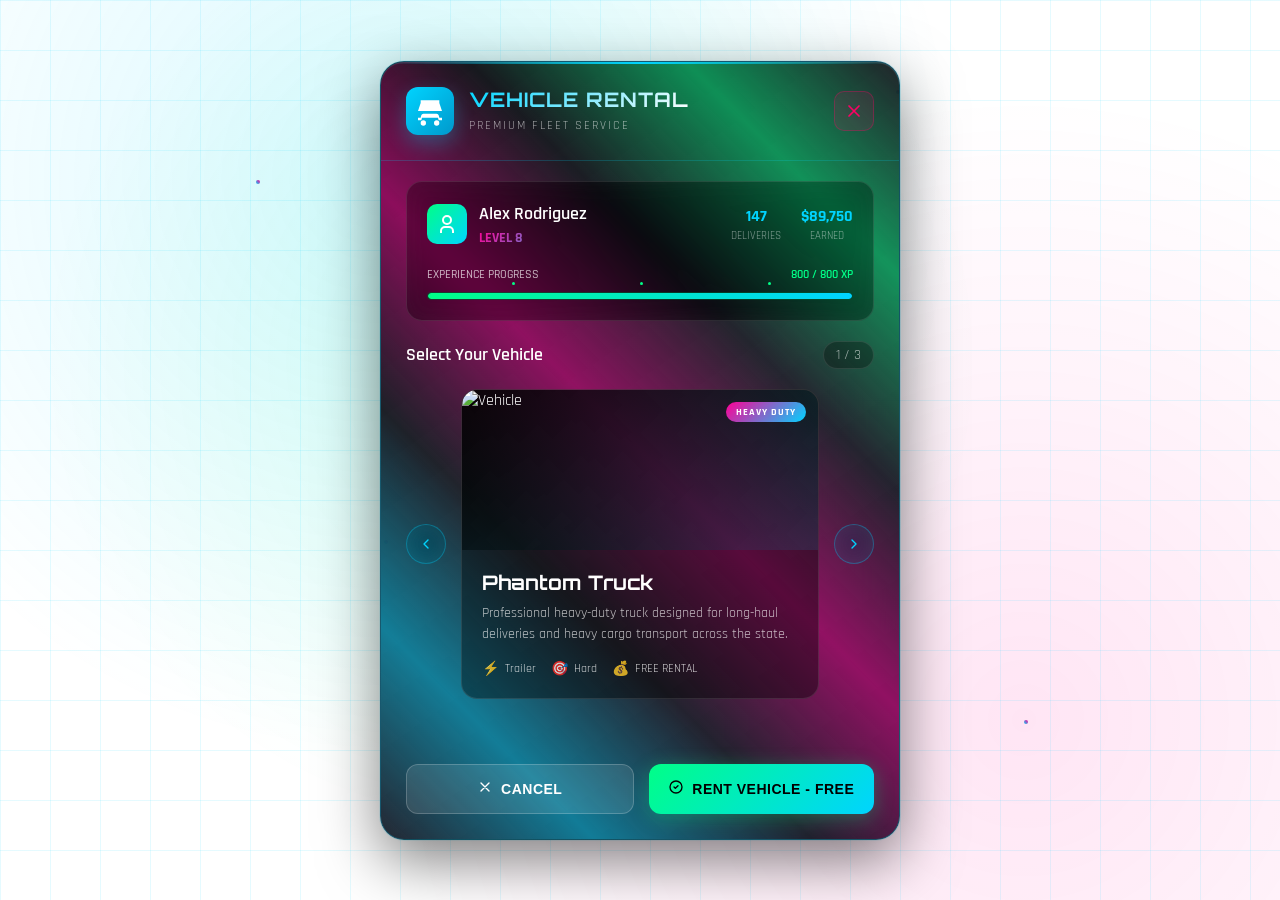
==== html/index.html @ b3cff799 "Refactor: Enhance UI with modern design and animations Co-authored-by: 0322-0504 <0322-0504@lspu.edu" ====
<!DOCTYPE html>
<html lang="en">
<head>
    <meta charset="UTF-8">
    <meta name="viewport" content="width=device-width, initial-scale=1.0">
    <title>Vehicle Rental System</title>
    <link rel="stylesheet" href="style.css">
    <link rel="preconnect" href="https://fonts.googleapis.com">
    <link rel="preconnect" href="https://fonts.gstatic.com" crossorigin>
    <link href="https://fonts.googleapis.com/css2?family=Orbitron:wght@400;500;600;700;800;900&family=Rajdhani:wght@300;400;500;600;700&display=swap" rel="stylesheet">
</head>
<body>
    <!-- Animated background -->
    <div class="bg-overlay">
        <div class="bg-grid"></div>
        <div class="bg-particles">
            <div class="particle"></div>
            <div class="particle"></div>
            <div class="particle"></div>
            <div class="particle"></div>
            <div class="particle"></div>
        </div>
    </div>
    
    <!-- Main container -->
    <div class="container">
        <!-- Header -->
        <div class="header">
            <div class="header-glow"></div>
            <div class="logo">
                <div class="logo-icon">
                    <svg width="32" height="32" viewBox="0 0 24 24" fill="none">
                        <path d="M3 17h2l.4-1.6c.2-.8.9-1.4 1.7-1.4h9.8c.8 0 1.5.6 1.7 1.4L19 17h2v2h-2.5l-.5-2H6l-.5 2H3v-2z" fill="currentColor"/>
                        <path d="M7 19a2 2 0 1 0 0 4 2 2 0 0 0 0-4zM17 19a2 2 0 1 0 0 4 2 2 0 0 0 0-4z" fill="currentColor"/>
                        <path d="M5 6V4h14v2l2 6H3l2-6z" fill="currentColor"/>
                    </svg>
                </div>
                <div class="logo-text">
                    <h1>VEHICLE RENTAL</h1>
                    <span>Premium Fleet Service</span>
                </div>
            </div>
            <button class="close-btn" id="closeBtn">
                <svg width="20" height="20" viewBox="0 0 24 24" fill="none">
                    <path d="M18 6L6 18M6 6l12 12" stroke="currentColor" stroke-width="2" stroke-linecap="round"/>
                </svg>
            </button>
        </div>

        <!-- Player stats card -->
        <div class="stats-card">
            <div class="stats-header">
                <div class="player-info">
                    <div class="player-avatar">
                        <svg width="24" height="24" viewBox="0 0 24 24" fill="none">
                            <circle cx="12" cy="8" r="4" stroke="currentColor" stroke-width="2"/>
                            <path d="M6 21v-2a4 4 0 0 1 4-4h4a4 4 0 0 1 4 4v2" stroke="currentColor" stroke-width="2"/>
                        </svg>
                    </div>
                    <div class="player-details">
                        <h3 id="playerName">Driver Name</h3>
                        <div class="player-level" id="playerLevel">Level 5</div>
                    </div>
                </div>
                <div class="stats-grid">
                    <div class="stat-item">
                        <span class="stat-value" id="totalDeliveries">0</span>
                        <span class="stat-label">Deliveries</span>
                    </div>
                    <div class="stat-item">
                        <span class="stat-value" id="totalEarnings">$0</span>
                        <span class="stat-label">Earned</span>
                    </div>
                </div>
            </div>
            
            <!-- Enhanced EXP bar -->
            <div class="exp-section">
                <div class="exp-header">
                    <span class="exp-label">Experience Progress</span>
                    <span class="exp-text" id="expText">750 / 1000 XP</span>
                </div>
                <div class="exp-bar-container">
                    <div class="exp-bar">
                        <div class="exp-fill" id="expFill"></div>
                        <div class="exp-shine"></div>
                    </div>
                    <div class="exp-particles">
                        <div class="exp-particle"></div>
                        <div class="exp-particle"></div>
                        <div class="exp-particle"></div>
                    </div>
                </div>
            </div>
        </div>

        <!-- Vehicle showcase -->
        <div class="vehicle-showcase">
            <div class="showcase-header">
                <h2>Select Your Vehicle</h2>
                <div class="vehicle-counter">
                    <span id="currentIndex">1</span> / <span id="totalVehicles">3</span>
                </div>
            </div>
            
            <div class="vehicle-carousel">
                <button class="nav-btn prev-btn" id="prevBtn">
                    <svg width="16" height="16" viewBox="0 0 24 24" fill="none">
                        <path d="M15 18l-6-6 6-6" stroke="currentColor" stroke-width="2" stroke-linecap="round" stroke-linejoin="round"/>
                    </svg>
                </button>
                
                <div class="vehicle-card" id="vehicleCard">
                    <div class="vehicle-image-container">
                        <div class="vehicle-glow"></div>
                        <img id="vehicleImage" src="https://via.placeholder.com/400x200/0a0a0a/00d4ff?text=PHANTOM+TRUCK" alt="Vehicle">
                        <div class="vehicle-badge" id="vehicleBadge">HEAVY DUTY</div>
                    </div>
                    
                    <div class="vehicle-info">
                        <h3 id="vehicleName">Phantom Truck</h3>
                        <p id="vehicleDescription">Professional heavy-duty truck for long-haul deliveries and cargo transport</p>
                        
                        <div class="vehicle-specs">
                            <div class="spec-item">
                                <span class="spec-icon">⚡</span>
                                <span class="spec-text" id="vehicleType">Trailer</span>
                            </div>
                            <div class="spec-item">
                                <span class="spec-icon">🎯</span>
                                <span class="spec-text" id="vehicleDifficulty">Hard</span>
                            </div>
                            <div class="spec-item">
                                <span class="spec-icon">💰</span>
                                <span class="spec-text">FREE RENTAL</span>
                            </div>
                        </div>
                    </div>
                </div>
                
                <button class="nav-btn next-btn" id="nextBtn">
                    <svg width="16" height="16" viewBox="0 0 24 24" fill="none">
                        <path d="M9 18l6-6-6-6" stroke="currentColor" stroke-width="2" stroke-linecap="round" stroke-linejoin="round"/>
                    </svg>
                </button>
            </div>
            
            <!-- Dots indicator -->
            <div class="dots-container" id="dotsContainer">
                <div class="dot active"></div>
                <div class="dot"></div>
                <div class="dot"></div>
            </div>
        </div>

        <!-- Action buttons -->
        <div class="actions">
            <button class="btn btn-secondary" id="cancelBtn">
                <span class="btn-icon">
                    <svg width="16" height="16" viewBox="0 0 24 24" fill="none">
                        <path d="M18 6L6 18M6 6l12 12" stroke="currentColor" stroke-width="2" stroke-linecap="round"/>
                    </svg>
                </span>
                <span class="btn-text">Cancel</span>
                <div class="btn-ripple"></div>
            </button>
            
            <button class="btn btn-primary" id="rentBtn">
                <span class="btn-icon">
                    <svg width="16" height="16" viewBox="0 0 24 24" fill="none">
                        <path d="M9 12l2 2 4-4M21 12a9 9 0 11-18 0 9 9 0 0118 0z" stroke="currentColor" stroke-width="2" stroke-linecap="round" stroke-linejoin="round"/>
                    </svg>
                </span>
                <span class="btn-text">Rent Vehicle - FREE</span>
                <div class="btn-ripple"></div>
            </button>
        </div>
    </div>

    <script src="script.js"></script>
</body>
</html>
---- html/style.css ----
/* Modern Vehicle Rental NUI - Beautiful 2025 Design */

* {
    margin: 0;
    padding: 0;
    box-sizing: border-box;
}

body {
    font-family: 'Rajdhani', sans-serif;
    background: transparent;
    color: #ffffff;
    overflow: hidden;
    width: 100vw;
    height: 100vh;
    display: flex;
    align-items: center;
    justify-content: center;
}

/* Animated background */
.bg-overlay {
    position: fixed;
    top: 0;
    left: 0;
    width: 100vw;
    height: 100vh;
    background: radial-gradient(circle at 30% 20%, rgba(0, 212, 255, 0.15) 0%, transparent 50%),
                radial-gradient(circle at 80% 80%, rgba(255, 0, 150, 0.1) 0%, transparent 50%),
                radial-gradient(circle at 40% 40%, rgba(0, 255, 135, 0.1) 0%, transparent 50%);
    backdrop-filter: blur(20px);
    -webkit-backdrop-filter: blur(20px);
    z-index: 1;
}

.bg-grid {
    position: absolute;
    top: 0;
    left: 0;
    width: 100%;
    height: 100%;
    background-image: 
        linear-gradient(rgba(0, 212, 255, 0.1) 1px, transparent 1px),
        linear-gradient(90deg, rgba(0, 212, 255, 0.1) 1px, transparent 1px);
    background-size: 50px 50px;
    animation: gridMove 20s linear infinite;
}

@keyframes gridMove {
    0% { transform: translate(0, 0); }
    100% { transform: translate(50px, 50px); }
}

.bg-particles {
    position: absolute;
    width: 100%;
    height: 100%;
    overflow: hidden;
}

.particle {
    position: absolute;
    width: 4px;
    height: 4px;
    background: linear-gradient(45deg, #00d4ff, #ff0096);
    border-radius: 50%;
    animation: float 6s ease-in-out infinite;
}

.particle:nth-child(1) { top: 20%; left: 20%; animation-delay: 0s; }
.particle:nth-child(2) { top: 80%; left: 80%; animation-delay: 2s; }
.particle:nth-child(3) { top: 40%; left: 60%; animation-delay: 4s; }
.particle:nth-child(4) { top: 60%; left: 30%; animation-delay: 1s; }
.particle:nth-child(5) { top: 10%; left: 70%; animation-delay: 3s; }

@keyframes float {
    0%, 100% { transform: translateY(0px) rotate(0deg); opacity: 1; }
    50% { transform: translateY(-20px) rotate(180deg); opacity: 0.5; }
}

/* Main container */
.container {
    position: relative;
    width: 520px;
    min-height: 650px;
    background: linear-gradient(145deg, 
        rgba(10, 10, 15, 0.95) 0%,
        rgba(15, 15, 25, 0.9) 50%,
        rgba(20, 20, 35, 0.95) 100%);
    border: 1px solid rgba(0, 212, 255, 0.3);
    border-radius: 24px;
    backdrop-filter: blur(40px);
    -webkit-backdrop-filter: blur(40px);
    box-shadow: 
        0 20px 60px rgba(0, 0, 0, 0.5),
        inset 0 1px 0 rgba(255, 255, 255, 0.1),
        0 0 0 1px rgba(0, 212, 255, 0.1);
    z-index: 10;
    animation: containerEnter 0.8s cubic-bezier(0.34, 1.56, 0.64, 1);
    overflow: hidden;
}

@keyframes containerEnter {
    0% {
        opacity: 0;
        transform: scale(0.8) translateY(50px);
    }
    100% {
        opacity: 1;
        transform: scale(1) translateY(0);
    }
}

.container::before {
    content: '';
    position: absolute;
    top: -2px;
    left: -2px;
    right: -2px;
    bottom: -2px;
    background: linear-gradient(45deg, 
        transparent, 
        rgba(0, 212, 255, 0.5), 
        transparent, 
        rgba(255, 0, 150, 0.5), 
        transparent,
        rgba(0, 255, 135, 0.5),
        transparent);
    border-radius: 26px;
    z-index: -1;
    animation: borderGlow 4s linear infinite;
}

@keyframes borderGlow {
    0% { transform: rotate(0deg); }
    100% { transform: rotate(360deg); }
}

/* Header */
.header {
    position: relative;
    padding: 25px;
    border-bottom: 1px solid rgba(0, 212, 255, 0.2);
    display: flex;
    justify-content: space-between;
    align-items: center;
}

.header-glow {
    position: absolute;
    top: 0;
    left: 0;
    right: 0;
    height: 2px;
    background: linear-gradient(90deg, transparent, #00d4ff, transparent);
    animation: headerPulse 3s ease-in-out infinite;
}

@keyframes headerPulse {
    0%, 100% { opacity: 0.5; }
    50% { opacity: 1; }
}

.logo {
    display: flex;
    align-items: center;
    gap: 15px;
}

.logo-icon {
    width: 48px;
    height: 48px;
    background: linear-gradient(135deg, #00d4ff 0%, #0099cc 100%);
    border-radius: 12px;
    display: flex;
    align-items: center;
    justify-content: center;
    color: white;
    box-shadow: 0 8px 20px rgba(0, 212, 255, 0.3);
    animation: iconPulse 2s ease-in-out infinite;
}

@keyframes iconPulse {
    0%, 100% { transform: scale(1); }
    50% { transform: scale(1.05); }
}

.logo-text h1 {
    font-family: 'Orbitron', monospace;
    font-size: 20px;
    font-weight: 700;
    background: linear-gradient(135deg, #00d4ff 0%, #ffffff 100%);
    -webkit-background-clip: text;
    -webkit-text-fill-color: transparent;
    background-clip: text;
    letter-spacing: 1px;
    margin-bottom: 2px;
}

.logo-text span {
    font-size: 12px;
    color: rgba(255, 255, 255, 0.6);
    font-weight: 400;
    text-transform: uppercase;
    letter-spacing: 2px;
}

.close-btn {
    width: 40px;
    height: 40px;
    background: rgba(255, 0, 100, 0.1);
    border: 1px solid rgba(255, 0, 100, 0.3);
    border-radius: 10px;
    color: #ff0064;
    cursor: pointer;
    display: flex;
    align-items: center;
    justify-content: center;
    transition: all 0.3s ease;
}

.close-btn:hover {
    background: rgba(255, 0, 100, 0.2);
    transform: scale(1.1);
    box-shadow: 0 4px 15px rgba(255, 0, 100, 0.3);
}

/* Stats card */
.stats-card {
    margin: 20px 25px;
    background: rgba(0, 0, 0, 0.3);
    border: 1px solid rgba(255, 255, 255, 0.1);
    border-radius: 16px;
    padding: 20px;
    backdrop-filter: blur(10px);
}

.stats-header {
    display: flex;
    justify-content: space-between;
    align-items: center;
    margin-bottom: 20px;
}

.player-info {
    display: flex;
    align-items: center;
    gap: 12px;
}

.player-avatar {
    width: 40px;
    height: 40px;
    background: linear-gradient(135deg, #00ff87 0%, #00d4ff 100%);
    border-radius: 10px;
    display: flex;
    align-items: center;
    justify-content: center;
    color: white;
}

.player-details h3 {
    font-size: 18px;
    font-weight: 600;
    color: #ffffff;
    margin-bottom: 4px;
}

.player-level {
    background: linear-gradient(135deg, #ff0096 0%, #00d4ff 100%);
    -webkit-background-clip: text;
    -webkit-text-fill-color: transparent;
    background-clip: text;
    font-size: 14px;
    font-weight: 700;
    text-transform: uppercase;
}

.stats-grid {
    display: flex;
    gap: 20px;
}

.stat-item {
    text-align: center;
}

.stat-value {
    display: block;
    font-size: 16px;
    font-weight: 700;
    color: #00d4ff;
}

.stat-label {
    display: block;
    font-size: 11px;
    color: rgba(255, 255, 255, 0.5);
    text-transform: uppercase;
    margin-top: 2px;
}

/* Enhanced EXP section */
.exp-section {
    margin-top: 15px;
}

.exp-header {
    display: flex;
    justify-content: space-between;
    align-items: center;
    margin-bottom: 10px;
}

.exp-label {
    font-size: 12px;
    color: rgba(255, 255, 255, 0.7);
    text-transform: uppercase;
    font-weight: 500;
}

.exp-text {
    font-size: 12px;
    color: #00ff87;
    font-weight: 600;
}

.exp-bar-container {
    position: relative;
}

.exp-bar {
    height: 8px;
    background: rgba(0, 0, 0, 0.5);
    border-radius: 4px;
    overflow: hidden;
    position: relative;
    border: 1px solid rgba(0, 255, 135, 0.2);
}

.exp-fill {
    height: 100%;
    background: linear-gradient(90deg, #00ff87 0%, #00d4ff 100%);
    border-radius: 4px;
    transition: width 1s cubic-bezier(0.4, 0, 0.2, 1);
    width: 75%;
    position: relative;
}

.exp-shine {
    position: absolute;
    top: 0;
    left: -100%;
    width: 100%;
    height: 100%;
    background: linear-gradient(90deg, transparent, rgba(255, 255, 255, 0.4), transparent);
    animation: shine 2s ease-in-out infinite;
}

@keyframes shine {
    0% { left: -100%; }
    100% { left: 100%; }
}

.exp-particles {
    position: absolute;
    top: -10px;
    left: 0;
    right: 0;
    height: 20px;
    pointer-events: none;
}

.exp-particle {
    position: absolute;
    width: 3px;
    height: 3px;
    background: #00ff87;
    border-radius: 50%;
    animation: expFloat 3s ease-in-out infinite;
}

.exp-particle:nth-child(1) { left: 20%; animation-delay: 0s; }
.exp-particle:nth-child(2) { left: 50%; animation-delay: 1s; }
.exp-particle:nth-child(3) { left: 80%; animation-delay: 2s; }

@keyframes expFloat {
    0%, 100% { transform: translateY(0); opacity: 0; }
    50% { transform: translateY(-15px); opacity: 1; }
}

/* Vehicle showcase */
.vehicle-showcase {
    margin: 20px 25px;
}

.showcase-header {
    display: flex;
    justify-content: space-between;
    align-items: center;
    margin-bottom: 20px;
}

.showcase-header h2 {
    font-size: 18px;
    font-weight: 600;
    color: #ffffff;
}

.vehicle-counter {
    font-size: 14px;
    color: rgba(255, 255, 255, 0.6);
    background: rgba(0, 0, 0, 0.3);
    padding: 4px 12px;
    border-radius: 20px;
    border: 1px solid rgba(255, 255, 255, 0.1);
}

/* Vehicle carousel */
.vehicle-carousel {
    position: relative;
    display: flex;
    align-items: center;
    gap: 15px;
}

.nav-btn {
    width: 40px;
    height: 40px;
    background: rgba(0, 212, 255, 0.1);
    border: 1px solid rgba(0, 212, 255, 0.3);
    border-radius: 50%;
    color: #00d4ff;
    cursor: pointer;
    display: flex;
    align-items: center;
    justify-content: center;
    transition: all 0.3s ease;
    backdrop-filter: blur(10px);
}

.nav-btn:hover {
    background: rgba(0, 212, 255, 0.2);
    transform: scale(1.1);
    box-shadow: 0 0 20px rgba(0, 212, 255, 0.4);
}

.nav-btn:active {
    transform: scale(0.95);
}

/* Vehicle card */
.vehicle-card {
    flex: 1;
    background: rgba(0, 0, 0, 0.4);
    border: 1px solid rgba(255, 255, 255, 0.1);
    border-radius: 16px;
    overflow: hidden;
    transition: all 0.4s ease;
}

.vehicle-image-container {
    position: relative;
    height: 160px;
    overflow: hidden;
    background: linear-gradient(135deg, rgba(0, 0, 0, 0.8), rgba(0, 212, 255, 0.1));
}

.vehicle-glow {
    position: absolute;
    top: 0;
    left: 0;
    right: 0;
    bottom: 0;
    background: radial-gradient(circle at center, rgba(0, 212, 255, 0.2), transparent);
    opacity: 0;
    transition: opacity 0.3s ease;
}

.vehicle-card:hover .vehicle-glow {
    opacity: 1;
}

.vehicle-image-container img {
    width: 100%;
    height: 100%;
    object-fit: cover;
    transition: transform 0.4s ease;
}

.vehicle-card:hover img {
    transform: scale(1.05);
}

.vehicle-badge {
    position: absolute;
    top: 12px;
    right: 12px;
    background: linear-gradient(135deg, #ff0096 0%, #00d4ff 100%);
    color: white;
    padding: 4px 10px;
    border-radius: 20px;
    font-size: 10px;
    font-weight: 700;
    text-transform: uppercase;
    letter-spacing: 1px;
}

.vehicle-info {
    padding: 20px;
}

.vehicle-info h3 {
    font-size: 20px;
    font-weight: 700;
    color: #ffffff;
    margin-bottom: 8px;
    font-family: 'Orbitron', monospace;
}

.vehicle-info p {
    font-size: 14px;
    color: rgba(255, 255, 255, 0.7);
    line-height: 1.5;
    margin-bottom: 15px;
}

.vehicle-specs {
    display: flex;
    gap: 15px;
}

.spec-item {
    display: flex;
    align-items: center;
    gap: 6px;
    font-size: 12px;
    color: rgba(255, 255, 255, 0.8);
}

.spec-icon {
    font-size: 14px;
}

/* Dots indicator */
.dots-container {
    display: flex;
    justify-content: center;
    gap: 8px;
    margin-top: 20px;
}

.dot {
    width: 8px;
    height: 8px;
    border-radius: 50%;
    background: rgba(255, 255, 255, 0.3);
    cursor: pointer;
    transition: all 0.3s ease;
}

.dot.active {
    background: linear-gradient(135deg, #00d4ff 0%, #00ff87 100%);
    box-shadow: 0 0 10px rgba(0, 212, 255, 0.5);
    transform: scale(1.2);
}

.dot:hover:not(.active) {
    background: rgba(255, 255, 255, 0.5);
}

/* Action buttons */
.actions {
    padding: 25px;
    display: flex;
    gap: 15px;
}

.btn {
    flex: 1;
    height: 50px;
    border: none;
    border-radius: 12px;
    font-size: 14px;
    font-weight: 600;
    cursor: pointer;
    display: flex;
    align-items: center;
    justify-content: center;
    gap: 8px;
    position: relative;
    overflow: hidden;
    transition: all 0.3s ease;
    text-transform: uppercase;
    letter-spacing: 0.5px;
}

.btn-primary {
    background: linear-gradient(135deg, #00ff87 0%, #00d4ff 100%);
    color: #000000;
    box-shadow: 0 4px 20px rgba(0, 255, 135, 0.3);
}

.btn-primary:hover {
    transform: translateY(-2px);
    box-shadow: 0 8px 30px rgba(0, 255, 135, 0.4);
}

.btn-secondary {
    background: rgba(255, 255, 255, 0.1);
    color: #ffffff;
    border: 1px solid rgba(255, 255, 255, 0.2);
}

.btn-secondary:hover {
    background: rgba(255, 255, 255, 0.15);
    transform: translateY(-2px);
}

.btn-ripple {
    position: absolute;
    border-radius: 50%;
    background: rgba(255, 255, 255, 0.3);
    transform: scale(0);
    animation: ripple 0.6s linear;
    pointer-events: none;
}

@keyframes ripple {
    to {
        transform: scale(4);
        opacity: 0;
    }
}

.btn:active .btn-ripple {
    animation: ripple 0.6s linear;
}

/* Responsive design */
@media (max-height: 700px) {
    .container {
        min-height: 600px;
        width: 480px;
    }
    
    .vehicle-image-container {
        height: 140px;
    }
}

/* Loading animation */
.loading {
    opacity: 0.5;
    pointer-events: none;
}

.loading .vehicle-card {
    animation: pulse 1.5s ease-in-out infinite;
}

@keyframes pulse {
    0%, 100% { opacity: 1; }
    50% { opacity: 0.5; }
}

/* Hide scrollbars */
* {
    scrollbar-width: none;
    -ms-overflow-style: none;
}

*::-webkit-scrollbar {
    display: none;
}

/* Accessibility */
@media (prefers-reduced-motion: reduce) {
    * {
        animation-duration: 0.01ms !important;
        animation-iteration-count: 1 !important;
        transition-duration: 0.01ms !important;
    }
}
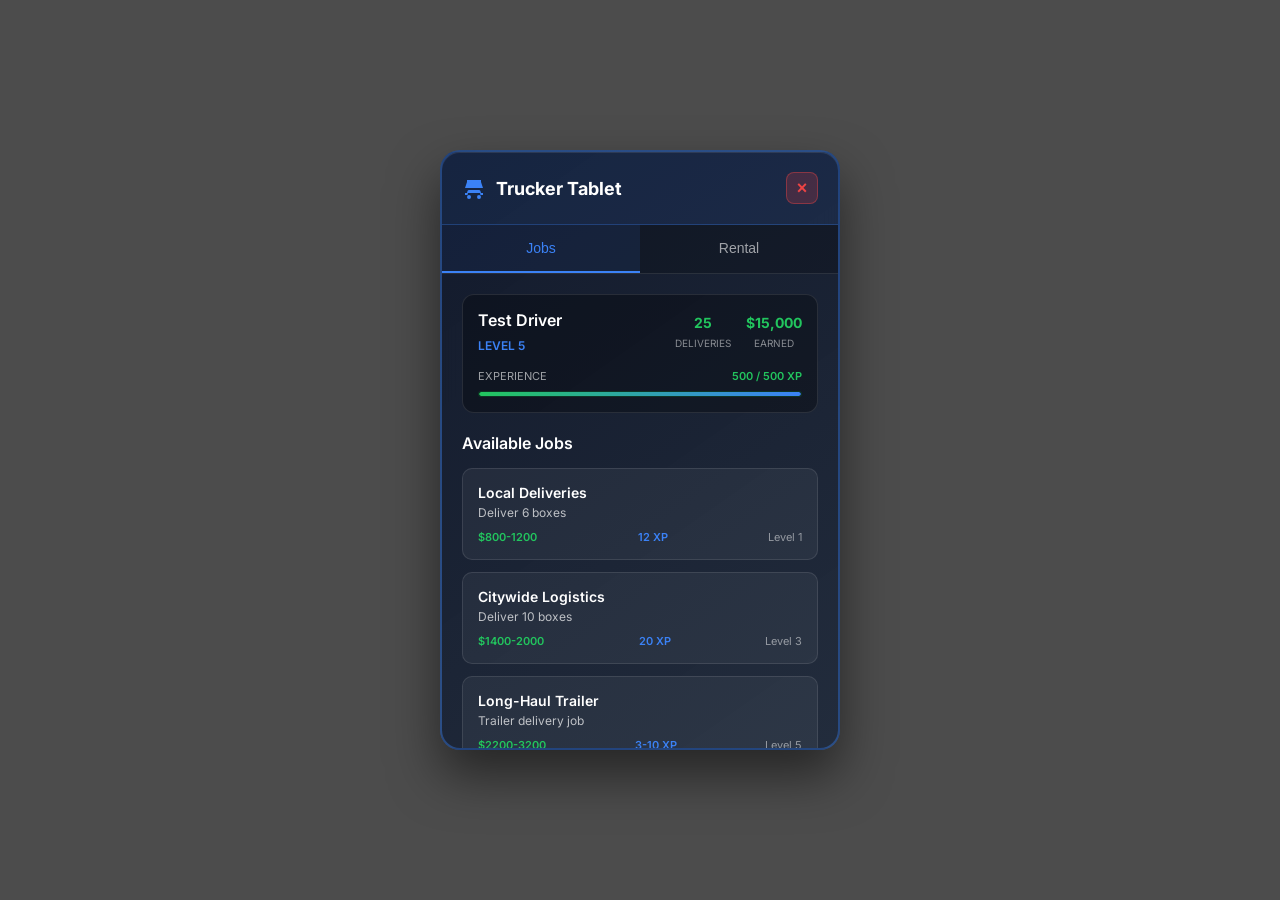
==== commit c8e9615c: "Refactor: Update trucker job tablet UI and functionality This commit revamps the trucker job tablet " ====
--- a/html/index.html
+++ b/html/index.html
@@ -3,177 +3,132 @@
 <head>
     <meta charset="UTF-8">
     <meta name="viewport" content="width=device-width, initial-scale=1.0">
-    <title>Vehicle Rental System</title>
+    <title>Trucker Tablet</title>
     <link rel="stylesheet" href="style.css">
     <link rel="preconnect" href="https://fonts.googleapis.com">
     <link rel="preconnect" href="https://fonts.gstatic.com" crossorigin>
-    <link href="https://fonts.googleapis.com/css2?family=Orbitron:wght@400;500;600;700;800;900&family=Rajdhani:wght@300;400;500;600;700&display=swap" rel="stylesheet">
+    <link href="https://fonts.googleapis.com/css2?family=Inter:wght@300;400;500;600;700;800&display=swap" rel="stylesheet">
 </head>
 <body>
-    <!-- Animated background -->
-    <div class="bg-overlay">
-        <div class="bg-grid"></div>
-        <div class="bg-particles">
-            <div class="particle"></div>
-            <div class="particle"></div>
-            <div class="particle"></div>
-            <div class="particle"></div>
-            <div class="particle"></div>
-        </div>
-    </div>
+    <!-- Background overlay -->
+    <div class="bg-overlay"></div>
     
-    <!-- Main container -->
-    <div class="container">
-        <!-- Header -->
-        <div class="header">
-            <div class="header-glow"></div>
-            <div class="logo">
-                <div class="logo-icon">
-                    <svg width="32" height="32" viewBox="0 0 24 24" fill="none">
-                        <path d="M3 17h2l.4-1.6c.2-.8.9-1.4 1.7-1.4h9.8c.8 0 1.5.6 1.7 1.4L19 17h2v2h-2.5l-.5-2H6l-.5 2H3v-2z" fill="currentColor"/>
-                        <path d="M7 19a2 2 0 1 0 0 4 2 2 0 0 0 0-4zM17 19a2 2 0 1 0 0 4 2 2 0 0 0 0-4z" fill="currentColor"/>
-                        <path d="M5 6V4h14v2l2 6H3l2-6z" fill="currentColor"/>
-                    </svg>
-                </div>
-                <div class="logo-text">
-                    <h1>VEHICLE RENTAL</h1>
-                    <span>Premium Fleet Service</span>
-                </div>
+    <!-- Tablet container -->
+    <div class="tablet" id="tablet">
+        <!-- Tablet header -->
+        <div class="tablet-header">
+            <div class="tablet-logo">
+                <svg width="24" height="24" viewBox="0 0 24 24" fill="none">
+                    <path d="M3 17h2l.4-1.6c.2-.8.9-1.4 1.7-1.4h9.8c.8 0 1.5.6 1.7 1.4L19 17h2v2h-2.5l-.5-2H6l-.5 2H3v-2z" fill="currentColor"/>
+                    <path d="M7 19a2 2 0 1 0 0 4 2 2 0 0 0 0-4zM17 19a2 2 0 1 0 0 4 2 2 0 0 0 0-4z" fill="currentColor"/>
+                    <path d="M5 6V4h14v2l2 6H3l2-6z" fill="currentColor"/>
+                </svg>
+                <h1>Trucker Tablet</h1>
             </div>
-            <button class="close-btn" id="closeBtn">
-                <svg width="20" height="20" viewBox="0 0 24 24" fill="none">
-                    <path d="M18 6L6 18M6 6l12 12" stroke="currentColor" stroke-width="2" stroke-linecap="round"/>
-                </svg>
-            </button>
+            <button class="close-btn" id="closeBtn">×</button>
         </div>
 
-        <!-- Player stats card -->
-        <div class="stats-card">
-            <div class="stats-header">
-                <div class="player-info">
-                    <div class="player-avatar">
-                        <svg width="24" height="24" viewBox="0 0 24 24" fill="none">
-                            <circle cx="12" cy="8" r="4" stroke="currentColor" stroke-width="2"/>
-                            <path d="M6 21v-2a4 4 0 0 1 4-4h4a4 4 0 0 1 4 4v2" stroke="currentColor" stroke-width="2"/>
-                        </svg>
+        <!-- Navigation tabs -->
+        <div class="nav-tabs">
+            <button class="nav-tab active" data-tab="jobs" id="jobsTab">Jobs</button>
+            <button class="nav-tab" data-tab="rental" id="rentalTab">Rental</button>
+        </div>
+
+        <!-- Content area -->
+        <div class="content">
+            <!-- Jobs tab content -->
+            <div class="tab-content active" id="jobsContent">
+                <!-- Player stats -->
+                <div class="player-stats">
+                    <div class="stats-header">
+                        <div class="player-info">
+                            <h3 id="playerName">Driver Name</h3>
+                            <span class="player-level" id="playerLevel">Level 5</span>
+                        </div>
+                        <div class="stats-grid">
+                            <div class="stat">
+                                <span class="stat-value" id="totalDeliveries">0</span>
+                                <span class="stat-label">Deliveries</span>
+                            </div>
+                            <div class="stat">
+                                <span class="stat-value" id="totalEarnings">$0</span>
+                                <span class="stat-label">Earned</span>
+                            </div>
+                        </div>
                     </div>
-                    <div class="player-details">
-                        <h3 id="playerName">Driver Name</h3>
-                        <div class="player-level" id="playerLevel">Level 5</div>
+                    
+                    <!-- EXP bar -->
+                    <div class="exp-section">
+                        <div class="exp-info">
+                            <span class="exp-label">Experience</span>
+                            <span class="exp-text" id="expText">750 / 1000 XP</span>
+                        </div>
+                        <div class="exp-bar">
+                            <div class="exp-fill" id="expFill" style="width: 75%;"></div>
+                        </div>
                     </div>
                 </div>
-                <div class="stats-grid">
-                    <div class="stat-item">
-                        <span class="stat-value" id="totalDeliveries">0</span>
-                        <span class="stat-label">Deliveries</span>
+
+                <!-- Active job section -->
+                <div class="active-job" id="activeJobSection" style="display: none;">
+                    <div class="job-header">
+                        <h3>Current Job</h3>
+                        <button class="cancel-job-btn" id="cancelJobBtn">Cancel</button>
                     </div>
-                    <div class="stat-item">
-                        <span class="stat-value" id="totalEarnings">$0</span>
-                        <span class="stat-label">Earned</span>
+                    <div class="job-details" id="activeJobDetails"></div>
+                </div>
+
+                <!-- Available jobs -->
+                <div class="jobs-section">
+                    <h3>Available Jobs</h3>
+                    <div class="jobs-list" id="jobsList">
+                        <!-- Jobs will be populated here -->
                     </div>
                 </div>
             </div>
-            
-            <!-- Enhanced EXP bar -->
-            <div class="exp-section">
-                <div class="exp-header">
-                    <span class="exp-label">Experience Progress</span>
-                    <span class="exp-text" id="expText">750 / 1000 XP</span>
-                </div>
-                <div class="exp-bar-container">
-                    <div class="exp-bar">
-                        <div class="exp-fill" id="expFill"></div>
-                        <div class="exp-shine"></div>
+
+            <!-- Rental tab content -->
+            <div class="tab-content" id="rentalContent">
+                <div class="rental-section">
+                    <div class="rental-info">
+                        <h3>Vehicle Rental</h3>
+                        <p>Rent a vehicle to start working. All rentals are FREE!</p>
                     </div>
-                    <div class="exp-particles">
-                        <div class="exp-particle"></div>
-                        <div class="exp-particle"></div>
-                        <div class="exp-particle"></div>
+
+                    <!-- Vehicle carousel -->
+                    <div class="vehicle-showcase">
+                        <div class="vehicle-nav">
+                            <button class="nav-btn" id="prevVehicleBtn">‹</button>
+                            <div class="vehicle-counter">
+                                <span id="currentVehicle">1</span> / <span id="totalVehicles">3</span>
+                            </div>
+                            <button class="nav-btn" id="nextVehicleBtn">›</button>
+                        </div>
+
+                        <div class="vehicle-card" id="vehicleCard">
+                            <div class="vehicle-image">
+                                <img id="vehicleImage" src="https://via.placeholder.com/300x150/1a1a1a/00d4ff?text=Vehicle" alt="Vehicle">
+                            </div>
+                            <div class="vehicle-info">
+                                <h4 id="vehicleName">Phantom Truck</h4>
+                                <p id="vehicleDescription">Heavy-duty truck for deliveries</p>
+                                <div class="vehicle-specs">
+                                    <span class="spec" id="vehicleType">Trailer</span>
+                                    <span class="spec" id="vehicleDifficulty">Hard</span>
+                                    <span class="spec free">FREE</span>
+                                </div>
+                            </div>
+                        </div>
+
+                        <!-- Action buttons -->
+                        <div class="rental-actions">
+                            <button class="btn btn-primary" id="rentVehicleBtn">
+                                Rent Vehicle - FREE
+                            </button>
+                        </div>
                     </div>
                 </div>
             </div>
-        </div>
-
-        <!-- Vehicle showcase -->
-        <div class="vehicle-showcase">
-            <div class="showcase-header">
-                <h2>Select Your Vehicle</h2>
-                <div class="vehicle-counter">
-                    <span id="currentIndex">1</span> / <span id="totalVehicles">3</span>
-                </div>
-            </div>
-            
-            <div class="vehicle-carousel">
-                <button class="nav-btn prev-btn" id="prevBtn">
-                    <svg width="16" height="16" viewBox="0 0 24 24" fill="none">
-                        <path d="M15 18l-6-6 6-6" stroke="currentColor" stroke-width="2" stroke-linecap="round" stroke-linejoin="round"/>
-                    </svg>
-                </button>
-                
-                <div class="vehicle-card" id="vehicleCard">
-                    <div class="vehicle-image-container">
-                        <div class="vehicle-glow"></div>
-                        <img id="vehicleImage" src="https://via.placeholder.com/400x200/0a0a0a/00d4ff?text=PHANTOM+TRUCK" alt="Vehicle">
-                        <div class="vehicle-badge" id="vehicleBadge">HEAVY DUTY</div>
-                    </div>
-                    
-                    <div class="vehicle-info">
-                        <h3 id="vehicleName">Phantom Truck</h3>
-                        <p id="vehicleDescription">Professional heavy-duty truck for long-haul deliveries and cargo transport</p>
-                        
-                        <div class="vehicle-specs">
-                            <div class="spec-item">
-                                <span class="spec-icon">⚡</span>
-                                <span class="spec-text" id="vehicleType">Trailer</span>
-                            </div>
-                            <div class="spec-item">
-                                <span class="spec-icon">🎯</span>
-                                <span class="spec-text" id="vehicleDifficulty">Hard</span>
-                            </div>
-                            <div class="spec-item">
-                                <span class="spec-icon">💰</span>
-                                <span class="spec-text">FREE RENTAL</span>
-                            </div>
-                        </div>
-                    </div>
-                </div>
-                
-                <button class="nav-btn next-btn" id="nextBtn">
-                    <svg width="16" height="16" viewBox="0 0 24 24" fill="none">
-                        <path d="M9 18l6-6-6-6" stroke="currentColor" stroke-width="2" stroke-linecap="round" stroke-linejoin="round"/>
-                    </svg>
-                </button>
-            </div>
-            
-            <!-- Dots indicator -->
-            <div class="dots-container" id="dotsContainer">
-                <div class="dot active"></div>
-                <div class="dot"></div>
-                <div class="dot"></div>
-            </div>
-        </div>
-
-        <!-- Action buttons -->
-        <div class="actions">
-            <button class="btn btn-secondary" id="cancelBtn">
-                <span class="btn-icon">
-                    <svg width="16" height="16" viewBox="0 0 24 24" fill="none">
-                        <path d="M18 6L6 18M6 6l12 12" stroke="currentColor" stroke-width="2" stroke-linecap="round"/>
-                    </svg>
-                </span>
-                <span class="btn-text">Cancel</span>
-                <div class="btn-ripple"></div>
-            </button>
-            
-            <button class="btn btn-primary" id="rentBtn">
-                <span class="btn-icon">
-                    <svg width="16" height="16" viewBox="0 0 24 24" fill="none">
-                        <path d="M9 12l2 2 4-4M21 12a9 9 0 11-18 0 9 9 0 0118 0z" stroke="currentColor" stroke-width="2" stroke-linecap="round" stroke-linejoin="round"/>
-                    </svg>
-                </span>
-                <span class="btn-text">Rent Vehicle - FREE</span>
-                <div class="btn-ripple"></div>
-            </button>
         </div>
     </div>
 
--- a/html/style.css
+++ b/html/style.css
@@ -1,4 +1,4 @@
-/* Modern Vehicle Rental NUI - Beautiful 2025 Design */
+/* Trucker Tablet - Clean Modern Design */
 
 * {
     margin: 0;
@@ -7,7 +7,7 @@
 }
 
 body {
-    font-family: 'Rajdhani', sans-serif;
+    font-family: 'Inter', -apple-system, BlinkMacSystemFont, sans-serif;
     background: transparent;
     color: #ffffff;
     overflow: hidden;
@@ -18,592 +18,479 @@
     justify-content: center;
 }
 
-/* Animated background */
+/* Background */
 .bg-overlay {
     position: fixed;
     top: 0;
     left: 0;
     width: 100vw;
     height: 100vh;
-    background: radial-gradient(circle at 30% 20%, rgba(0, 212, 255, 0.15) 0%, transparent 50%),
-                radial-gradient(circle at 80% 80%, rgba(255, 0, 150, 0.1) 0%, transparent 50%),
-                radial-gradient(circle at 40% 40%, rgba(0, 255, 135, 0.1) 0%, transparent 50%);
+    background: rgba(0, 0, 0, 0.7);
+    backdrop-filter: blur(5px);
+    -webkit-backdrop-filter: blur(5px);
+    z-index: 1;
+}
+
+/* Tablet container - tablet-sized */
+.tablet {
+    position: relative;
+    width: 400px;
+    height: 600px;
+    background: linear-gradient(145deg, 
+        rgba(15, 23, 42, 0.95) 0%,
+        rgba(30, 41, 59, 0.9) 100%);
+    border: 2px solid rgba(59, 130, 246, 0.4);
+    border-radius: 20px;
     backdrop-filter: blur(20px);
     -webkit-backdrop-filter: blur(20px);
-    z-index: 1;
-}
-
-.bg-grid {
-    position: absolute;
-    top: 0;
-    left: 0;
-    width: 100%;
-    height: 100%;
-    background-image: 
-        linear-gradient(rgba(0, 212, 255, 0.1) 1px, transparent 1px),
-        linear-gradient(90deg, rgba(0, 212, 255, 0.1) 1px, transparent 1px);
-    background-size: 50px 50px;
-    animation: gridMove 20s linear infinite;
-}
-
-@keyframes gridMove {
-    0% { transform: translate(0, 0); }
-    100% { transform: translate(50px, 50px); }
-}
-
-.bg-particles {
-    position: absolute;
-    width: 100%;
-    height: 100%;
+    box-shadow: 
+        0 25px 50px rgba(0, 0, 0, 0.5),
+        inset 0 1px 0 rgba(255, 255, 255, 0.1);
+    z-index: 10;
+    display: flex;
+    flex-direction: column;
     overflow: hidden;
-}
-
-.particle {
-    position: absolute;
-    width: 4px;
-    height: 4px;
-    background: linear-gradient(45deg, #00d4ff, #ff0096);
-    border-radius: 50%;
-    animation: float 6s ease-in-out infinite;
-}
-
-.particle:nth-child(1) { top: 20%; left: 20%; animation-delay: 0s; }
-.particle:nth-child(2) { top: 80%; left: 80%; animation-delay: 2s; }
-.particle:nth-child(3) { top: 40%; left: 60%; animation-delay: 4s; }
-.particle:nth-child(4) { top: 60%; left: 30%; animation-delay: 1s; }
-.particle:nth-child(5) { top: 10%; left: 70%; animation-delay: 3s; }
-
-@keyframes float {
-    0%, 100% { transform: translateY(0px) rotate(0deg); opacity: 1; }
-    50% { transform: translateY(-20px) rotate(180deg); opacity: 0.5; }
-}
-
-/* Main container */
-.container {
-    position: relative;
-    width: 520px;
-    min-height: 650px;
-    background: linear-gradient(145deg, 
-        rgba(10, 10, 15, 0.95) 0%,
-        rgba(15, 15, 25, 0.9) 50%,
-        rgba(20, 20, 35, 0.95) 100%);
-    border: 1px solid rgba(0, 212, 255, 0.3);
-    border-radius: 24px;
-    backdrop-filter: blur(40px);
-    -webkit-backdrop-filter: blur(40px);
-    box-shadow: 
-        0 20px 60px rgba(0, 0, 0, 0.5),
-        inset 0 1px 0 rgba(255, 255, 255, 0.1),
-        0 0 0 1px rgba(0, 212, 255, 0.1);
-    z-index: 10;
-    animation: containerEnter 0.8s cubic-bezier(0.34, 1.56, 0.64, 1);
-    overflow: hidden;
-}
-
-@keyframes containerEnter {
-    0% {
+    animation: tabletEnter 0.5s ease-out;
+}
+
+@keyframes tabletEnter {
+    from {
         opacity: 0;
-        transform: scale(0.8) translateY(50px);
+        transform: scale(0.9) translateY(30px);
     }
-    100% {
+    to {
         opacity: 1;
         transform: scale(1) translateY(0);
     }
 }
 
-.container::before {
-    content: '';
-    position: absolute;
-    top: -2px;
-    left: -2px;
-    right: -2px;
-    bottom: -2px;
-    background: linear-gradient(45deg, 
-        transparent, 
-        rgba(0, 212, 255, 0.5), 
-        transparent, 
-        rgba(255, 0, 150, 0.5), 
-        transparent,
-        rgba(0, 255, 135, 0.5),
-        transparent);
-    border-radius: 26px;
-    z-index: -1;
-    animation: borderGlow 4s linear infinite;
-}
-
-@keyframes borderGlow {
-    0% { transform: rotate(0deg); }
-    100% { transform: rotate(360deg); }
-}
-
 /* Header */
-.header {
-    position: relative;
-    padding: 25px;
-    border-bottom: 1px solid rgba(0, 212, 255, 0.2);
+.tablet-header {
+    padding: 20px;
+    border-bottom: 1px solid rgba(59, 130, 246, 0.3);
     display: flex;
     justify-content: space-between;
     align-items: center;
-}
-
-.header-glow {
-    position: absolute;
-    top: 0;
-    left: 0;
-    right: 0;
-    height: 2px;
-    background: linear-gradient(90deg, transparent, #00d4ff, transparent);
-    animation: headerPulse 3s ease-in-out infinite;
-}
-
-@keyframes headerPulse {
-    0%, 100% { opacity: 0.5; }
-    50% { opacity: 1; }
-}
-
-.logo {
-    display: flex;
-    align-items: center;
+    background: rgba(59, 130, 246, 0.1);
+}
+
+.tablet-logo {
+    display: flex;
+    align-items: center;
+    gap: 10px;
+}
+
+.tablet-logo svg {
+    color: #3b82f6;
+}
+
+.tablet-logo h1 {
+    font-size: 18px;
+    font-weight: 700;
+    color: #ffffff;
+}
+
+.close-btn {
+    width: 32px;
+    height: 32px;
+    background: rgba(239, 68, 68, 0.2);
+    border: 1px solid rgba(239, 68, 68, 0.4);
+    border-radius: 8px;
+    color: #ef4444;
+    font-size: 18px;
+    font-weight: bold;
+    cursor: pointer;
+    display: flex;
+    align-items: center;
+    justify-content: center;
+    transition: all 0.3s ease;
+}
+
+.close-btn:hover {
+    background: rgba(239, 68, 68, 0.3);
+    transform: scale(1.1);
+}
+
+/* Navigation tabs */
+.nav-tabs {
+    display: flex;
+    background: rgba(0, 0, 0, 0.2);
+    border-bottom: 1px solid rgba(255, 255, 255, 0.1);
+}
+
+.nav-tab {
+    flex: 1;
+    padding: 15px;
+    background: transparent;
+    border: none;
+    color: rgba(255, 255, 255, 0.6);
+    font-size: 14px;
+    font-weight: 500;
+    cursor: pointer;
+    transition: all 0.3s ease;
+    border-bottom: 2px solid transparent;
+}
+
+.nav-tab.active {
+    color: #3b82f6;
+    border-bottom-color: #3b82f6;
+    background: rgba(59, 130, 246, 0.1);
+}
+
+.nav-tab:hover:not(.active) {
+    color: rgba(255, 255, 255, 0.8);
+    background: rgba(255, 255, 255, 0.05);
+}
+
+/* Content area */
+.content {
+    flex: 1;
+    overflow-y: auto;
+    padding: 20px;
+}
+
+.tab-content {
+    display: none;
+}
+
+.tab-content.active {
+    display: block;
+}
+
+/* Player stats */
+.player-stats {
+    background: rgba(0, 0, 0, 0.3);
+    border: 1px solid rgba(255, 255, 255, 0.1);
+    border-radius: 12px;
+    padding: 15px;
+    margin-bottom: 20px;
+}
+
+.stats-header {
+    display: flex;
+    justify-content: space-between;
+    align-items: center;
+    margin-bottom: 15px;
+}
+
+.player-info h3 {
+    font-size: 16px;
+    font-weight: 600;
+    color: #ffffff;
+    margin-bottom: 4px;
+}
+
+.player-level {
+    font-size: 12px;
+    color: #3b82f6;
+    font-weight: 600;
+    text-transform: uppercase;
+}
+
+.stats-grid {
+    display: flex;
     gap: 15px;
 }
 
-.logo-icon {
-    width: 48px;
-    height: 48px;
-    background: linear-gradient(135deg, #00d4ff 0%, #0099cc 100%);
+.stat {
+    text-align: center;
+}
+
+.stat-value {
+    display: block;
+    font-size: 14px;
+    font-weight: 700;
+    color: #22c55e;
+}
+
+.stat-label {
+    font-size: 10px;
+    color: rgba(255, 255, 255, 0.5);
+    text-transform: uppercase;
+}
+
+/* EXP section */
+.exp-section {
+    margin-top: 10px;
+}
+
+.exp-info {
+    display: flex;
+    justify-content: space-between;
+    margin-bottom: 8px;
+}
+
+.exp-label {
+    font-size: 11px;
+    color: rgba(255, 255, 255, 0.6);
+    text-transform: uppercase;
+}
+
+.exp-text {
+    font-size: 11px;
+    color: #22c55e;
+    font-weight: 600;
+}
+
+.exp-bar {
+    height: 6px;
+    background: rgba(0, 0, 0, 0.4);
+    border-radius: 3px;
+    overflow: hidden;
+    border: 1px solid rgba(34, 197, 94, 0.2);
+}
+
+.exp-fill {
+    height: 100%;
+    background: linear-gradient(90deg, #22c55e 0%, #3b82f6 100%);
+    border-radius: 3px;
+    transition: width 0.8s ease;
+}
+
+/* Active job section */
+.active-job {
+    background: rgba(245, 158, 11, 0.1);
+    border: 1px solid rgba(245, 158, 11, 0.3);
     border-radius: 12px;
+    padding: 15px;
+    margin-bottom: 20px;
+}
+
+.job-header {
+    display: flex;
+    justify-content: space-between;
+    align-items: center;
+    margin-bottom: 10px;
+}
+
+.job-header h3 {
+    font-size: 14px;
+    color: #f59e0b;
+    font-weight: 600;
+}
+
+.cancel-job-btn {
+    padding: 4px 12px;
+    background: rgba(239, 68, 68, 0.2);
+    border: 1px solid rgba(239, 68, 68, 0.4);
+    border-radius: 6px;
+    color: #ef4444;
+    font-size: 11px;
+    font-weight: 500;
+    cursor: pointer;
+    transition: all 0.3s ease;
+}
+
+.cancel-job-btn:hover {
+    background: rgba(239, 68, 68, 0.3);
+}
+
+/* Jobs section */
+.jobs-section h3 {
+    font-size: 16px;
+    font-weight: 600;
+    color: #ffffff;
+    margin-bottom: 15px;
+}
+
+.jobs-list {
+    display: flex;
+    flex-direction: column;
+    gap: 12px;
+}
+
+.job-card {
+    background: rgba(255, 255, 255, 0.05);
+    border: 1px solid rgba(255, 255, 255, 0.1);
+    border-radius: 10px;
+    padding: 15px;
+    transition: all 0.3s ease;
+    cursor: pointer;
+}
+
+.job-card:hover {
+    background: rgba(255, 255, 255, 0.08);
+    border-color: rgba(59, 130, 246, 0.4);
+}
+
+.job-title {
+    font-size: 14px;
+    font-weight: 600;
+    color: #ffffff;
+    margin-bottom: 4px;
+}
+
+.job-description {
+    font-size: 12px;
+    color: rgba(255, 255, 255, 0.7);
+    margin-bottom: 10px;
+}
+
+.job-rewards {
+    display: flex;
+    justify-content: space-between;
+    font-size: 11px;
+}
+
+.job-money {
+    color: #22c55e;
+    font-weight: 600;
+}
+
+.job-exp {
+    color: #3b82f6;
+    font-weight: 600;
+}
+
+.job-level {
+    color: rgba(255, 255, 255, 0.5);
+}
+
+/* Rental section */
+.rental-section {
+    height: 100%;
+    display: flex;
+    flex-direction: column;
+}
+
+.rental-info {
+    margin-bottom: 20px;
+}
+
+.rental-info h3 {
+    font-size: 16px;
+    font-weight: 600;
+    color: #ffffff;
+    margin-bottom: 8px;
+}
+
+.rental-info p {
+    font-size: 13px;
+    color: rgba(255, 255, 255, 0.7);
+}
+
+/* Vehicle showcase */
+.vehicle-showcase {
+    flex: 1;
+    display: flex;
+    flex-direction: column;
+}
+
+.vehicle-nav {
+    display: flex;
+    justify-content: space-between;
+    align-items: center;
+    margin-bottom: 15px;
+}
+
+.nav-btn {
+    width: 32px;
+    height: 32px;
+    background: rgba(59, 130, 246, 0.2);
+    border: 1px solid rgba(59, 130, 246, 0.4);
+    border-radius: 50%;
+    color: #3b82f6;
+    font-size: 16px;
+    cursor: pointer;
     display: flex;
     align-items: center;
     justify-content: center;
-    color: white;
-    box-shadow: 0 8px 20px rgba(0, 212, 255, 0.3);
-    animation: iconPulse 2s ease-in-out infinite;
-}
-
-@keyframes iconPulse {
-    0%, 100% { transform: scale(1); }
-    50% { transform: scale(1.05); }
-}
-
-.logo-text h1 {
-    font-family: 'Orbitron', monospace;
-    font-size: 20px;
-    font-weight: 700;
-    background: linear-gradient(135deg, #00d4ff 0%, #ffffff 100%);
-    -webkit-background-clip: text;
-    -webkit-text-fill-color: transparent;
-    background-clip: text;
-    letter-spacing: 1px;
-    margin-bottom: 2px;
-}
-
-.logo-text span {
+    transition: all 0.3s ease;
+}
+
+.nav-btn:hover {
+    background: rgba(59, 130, 246, 0.3);
+    transform: scale(1.1);
+}
+
+.vehicle-counter {
     font-size: 12px;
     color: rgba(255, 255, 255, 0.6);
-    font-weight: 400;
-    text-transform: uppercase;
-    letter-spacing: 2px;
-}
-
-.close-btn {
-    width: 40px;
-    height: 40px;
-    background: rgba(255, 0, 100, 0.1);
-    border: 1px solid rgba(255, 0, 100, 0.3);
-    border-radius: 10px;
-    color: #ff0064;
-    cursor: pointer;
-    display: flex;
-    align-items: center;
-    justify-content: center;
-    transition: all 0.3s ease;
-}
-
-.close-btn:hover {
-    background: rgba(255, 0, 100, 0.2);
-    transform: scale(1.1);
-    box-shadow: 0 4px 15px rgba(255, 0, 100, 0.3);
-}
-
-/* Stats card */
-.stats-card {
-    margin: 20px 25px;
+}
+
+/* Vehicle card */
+.vehicle-card {
     background: rgba(0, 0, 0, 0.3);
     border: 1px solid rgba(255, 255, 255, 0.1);
-    border-radius: 16px;
-    padding: 20px;
-    backdrop-filter: blur(10px);
-}
-
-.stats-header {
-    display: flex;
-    justify-content: space-between;
-    align-items: center;
-    margin-bottom: 20px;
-}
-
-.player-info {
-    display: flex;
-    align-items: center;
-    gap: 12px;
-}
-
-.player-avatar {
-    width: 40px;
-    height: 40px;
-    background: linear-gradient(135deg, #00ff87 0%, #00d4ff 100%);
-    border-radius: 10px;
-    display: flex;
-    align-items: center;
-    justify-content: center;
-    color: white;
-}
-
-.player-details h3 {
-    font-size: 18px;
-    font-weight: 600;
-    color: #ffffff;
-    margin-bottom: 4px;
-}
-
-.player-level {
-    background: linear-gradient(135deg, #ff0096 0%, #00d4ff 100%);
-    -webkit-background-clip: text;
-    -webkit-text-fill-color: transparent;
-    background-clip: text;
-    font-size: 14px;
-    font-weight: 700;
-    text-transform: uppercase;
-}
-
-.stats-grid {
-    display: flex;
-    gap: 20px;
-}
-
-.stat-item {
-    text-align: center;
-}
-
-.stat-value {
-    display: block;
-    font-size: 16px;
-    font-weight: 700;
-    color: #00d4ff;
-}
-
-.stat-label {
-    display: block;
-    font-size: 11px;
-    color: rgba(255, 255, 255, 0.5);
-    text-transform: uppercase;
-    margin-top: 2px;
-}
-
-/* Enhanced EXP section */
-.exp-section {
-    margin-top: 15px;
-}
-
-.exp-header {
-    display: flex;
-    justify-content: space-between;
-    align-items: center;
-    margin-bottom: 10px;
-}
-
-.exp-label {
-    font-size: 12px;
-    color: rgba(255, 255, 255, 0.7);
-    text-transform: uppercase;
-    font-weight: 500;
-}
-
-.exp-text {
-    font-size: 12px;
-    color: #00ff87;
-    font-weight: 600;
-}
-
-.exp-bar-container {
-    position: relative;
-}
-
-.exp-bar {
-    height: 8px;
-    background: rgba(0, 0, 0, 0.5);
-    border-radius: 4px;
+    border-radius: 12px;
     overflow: hidden;
-    position: relative;
-    border: 1px solid rgba(0, 255, 135, 0.2);
-}
-
-.exp-fill {
-    height: 100%;
-    background: linear-gradient(90deg, #00ff87 0%, #00d4ff 100%);
-    border-radius: 4px;
-    transition: width 1s cubic-bezier(0.4, 0, 0.2, 1);
-    width: 75%;
-    position: relative;
-}
-
-.exp-shine {
-    position: absolute;
-    top: 0;
-    left: -100%;
-    width: 100%;
-    height: 100%;
-    background: linear-gradient(90deg, transparent, rgba(255, 255, 255, 0.4), transparent);
-    animation: shine 2s ease-in-out infinite;
-}
-
-@keyframes shine {
-    0% { left: -100%; }
-    100% { left: 100%; }
-}
-
-.exp-particles {
-    position: absolute;
-    top: -10px;
-    left: 0;
-    right: 0;
-    height: 20px;
-    pointer-events: none;
-}
-
-.exp-particle {
-    position: absolute;
-    width: 3px;
-    height: 3px;
-    background: #00ff87;
-    border-radius: 50%;
-    animation: expFloat 3s ease-in-out infinite;
-}
-
-.exp-particle:nth-child(1) { left: 20%; animation-delay: 0s; }
-.exp-particle:nth-child(2) { left: 50%; animation-delay: 1s; }
-.exp-particle:nth-child(3) { left: 80%; animation-delay: 2s; }
-
-@keyframes expFloat {
-    0%, 100% { transform: translateY(0); opacity: 0; }
-    50% { transform: translateY(-15px); opacity: 1; }
-}
-
-/* Vehicle showcase */
-.vehicle-showcase {
-    margin: 20px 25px;
-}
-
-.showcase-header {
-    display: flex;
-    justify-content: space-between;
-    align-items: center;
-    margin-bottom: 20px;
-}
-
-.showcase-header h2 {
-    font-size: 18px;
-    font-weight: 600;
-    color: #ffffff;
-}
-
-.vehicle-counter {
-    font-size: 14px;
-    color: rgba(255, 255, 255, 0.6);
-    background: rgba(0, 0, 0, 0.3);
-    padding: 4px 12px;
-    border-radius: 20px;
-    border: 1px solid rgba(255, 255, 255, 0.1);
-}
-
-/* Vehicle carousel */
-.vehicle-carousel {
-    position: relative;
-    display: flex;
-    align-items: center;
-    gap: 15px;
-}
-
-.nav-btn {
-    width: 40px;
-    height: 40px;
-    background: rgba(0, 212, 255, 0.1);
-    border: 1px solid rgba(0, 212, 255, 0.3);
-    border-radius: 50%;
-    color: #00d4ff;
-    cursor: pointer;
-    display: flex;
-    align-items: center;
-    justify-content: center;
-    transition: all 0.3s ease;
-    backdrop-filter: blur(10px);
-}
-
-.nav-btn:hover {
-    background: rgba(0, 212, 255, 0.2);
-    transform: scale(1.1);
-    box-shadow: 0 0 20px rgba(0, 212, 255, 0.4);
-}
-
-.nav-btn:active {
-    transform: scale(0.95);
-}
-
-/* Vehicle card */
-.vehicle-card {
-    flex: 1;
-    background: rgba(0, 0, 0, 0.4);
-    border: 1px solid rgba(255, 255, 255, 0.1);
-    border-radius: 16px;
+    margin-bottom: 15px;
+    transition: all 0.3s ease;
+}
+
+.vehicle-image {
+    height: 120px;
     overflow: hidden;
-    transition: all 0.4s ease;
-}
-
-.vehicle-image-container {
-    position: relative;
-    height: 160px;
-    overflow: hidden;
-    background: linear-gradient(135deg, rgba(0, 0, 0, 0.8), rgba(0, 212, 255, 0.1));
-}
-
-.vehicle-glow {
-    position: absolute;
-    top: 0;
-    left: 0;
-    right: 0;
-    bottom: 0;
-    background: radial-gradient(circle at center, rgba(0, 212, 255, 0.2), transparent);
-    opacity: 0;
-    transition: opacity 0.3s ease;
-}
-
-.vehicle-card:hover .vehicle-glow {
-    opacity: 1;
-}
-
-.vehicle-image-container img {
+}
+
+.vehicle-image img {
     width: 100%;
     height: 100%;
     object-fit: cover;
-    transition: transform 0.4s ease;
-}
-
-.vehicle-card:hover img {
-    transform: scale(1.05);
-}
-
-.vehicle-badge {
-    position: absolute;
-    top: 12px;
-    right: 12px;
-    background: linear-gradient(135deg, #ff0096 0%, #00d4ff 100%);
-    color: white;
-    padding: 4px 10px;
-    border-radius: 20px;
+}
+
+.vehicle-info {
+    padding: 15px;
+}
+
+.vehicle-info h4 {
+    font-size: 16px;
+    font-weight: 600;
+    color: #ffffff;
+    margin-bottom: 6px;
+}
+
+.vehicle-info p {
+    font-size: 12px;
+    color: rgba(255, 255, 255, 0.7);
+    margin-bottom: 10px;
+}
+
+.vehicle-specs {
+    display: flex;
+    gap: 8px;
+}
+
+.spec {
+    padding: 3px 8px;
+    background: rgba(255, 255, 255, 0.1);
+    border-radius: 12px;
     font-size: 10px;
-    font-weight: 700;
+    font-weight: 500;
     text-transform: uppercase;
-    letter-spacing: 1px;
-}
-
-.vehicle-info {
-    padding: 20px;
-}
-
-.vehicle-info h3 {
-    font-size: 20px;
-    font-weight: 700;
-    color: #ffffff;
-    margin-bottom: 8px;
-    font-family: 'Orbitron', monospace;
-}
-
-.vehicle-info p {
+}
+
+.spec.free {
+    background: rgba(34, 197, 94, 0.2);
+    color: #22c55e;
+}
+
+/* Rental actions */
+.rental-actions {
+    margin-top: auto;
+}
+
+.btn {
+    width: 100%;
+    height: 44px;
+    border: none;
+    border-radius: 10px;
     font-size: 14px;
-    color: rgba(255, 255, 255, 0.7);
-    line-height: 1.5;
-    margin-bottom: 15px;
-}
-
-.vehicle-specs {
-    display: flex;
-    gap: 15px;
-}
-
-.spec-item {
-    display: flex;
-    align-items: center;
-    gap: 6px;
-    font-size: 12px;
-    color: rgba(255, 255, 255, 0.8);
-}
-
-.spec-icon {
-    font-size: 14px;
-}
-
-/* Dots indicator */
-.dots-container {
-    display: flex;
-    justify-content: center;
-    gap: 8px;
-    margin-top: 20px;
-}
-
-.dot {
-    width: 8px;
-    height: 8px;
-    border-radius: 50%;
-    background: rgba(255, 255, 255, 0.3);
+    font-weight: 600;
     cursor: pointer;
     transition: all 0.3s ease;
-}
-
-.dot.active {
-    background: linear-gradient(135deg, #00d4ff 0%, #00ff87 100%);
-    box-shadow: 0 0 10px rgba(0, 212, 255, 0.5);
-    transform: scale(1.2);
-}
-
-.dot:hover:not(.active) {
-    background: rgba(255, 255, 255, 0.5);
-}
-
-/* Action buttons */
-.actions {
-    padding: 25px;
-    display: flex;
-    gap: 15px;
-}
-
-.btn {
-    flex: 1;
-    height: 50px;
-    border: none;
-    border-radius: 12px;
-    font-size: 14px;
-    font-weight: 600;
-    cursor: pointer;
-    display: flex;
-    align-items: center;
-    justify-content: center;
-    gap: 8px;
-    position: relative;
-    overflow: hidden;
-    transition: all 0.3s ease;
     text-transform: uppercase;
-    letter-spacing: 0.5px;
 }
 
 .btn-primary {
-    background: linear-gradient(135deg, #00ff87 0%, #00d4ff 100%);
-    color: #000000;
-    box-shadow: 0 4px 20px rgba(0, 255, 135, 0.3);
+    background: linear-gradient(135deg, #22c55e 0%, #3b82f6 100%);
+    color: #ffffff;
+    box-shadow: 0 4px 15px rgba(34, 197, 94, 0.3);
 }
 
 .btn-primary:hover {
     transform: translateY(-2px);
-    box-shadow: 0 8px 30px rgba(0, 255, 135, 0.4);
+    box-shadow: 0 6px 20px rgba(34, 197, 94, 0.4);
 }
 
 .btn-secondary {
@@ -614,71 +501,42 @@
 
 .btn-secondary:hover {
     background: rgba(255, 255, 255, 0.15);
-    transform: translateY(-2px);
-}
-
-.btn-ripple {
-    position: absolute;
-    border-radius: 50%;
-    background: rgba(255, 255, 255, 0.3);
-    transform: scale(0);
-    animation: ripple 0.6s linear;
+}
+
+/* Scrollbar */
+.content::-webkit-scrollbar {
+    width: 4px;
+}
+
+.content::-webkit-scrollbar-track {
+    background: rgba(255, 255, 255, 0.1);
+    border-radius: 2px;
+}
+
+.content::-webkit-scrollbar-thumb {
+    background: rgba(59, 130, 246, 0.5);
+    border-radius: 2px;
+}
+
+.content::-webkit-scrollbar-thumb:hover {
+    background: rgba(59, 130, 246, 0.7);
+}
+
+/* Responsive */
+@media (max-height: 650px) {
+    .tablet {
+        height: 90vh;
+        max-height: 550px;
+    }
+}
+
+/* Loading state */
+.loading {
+    opacity: 0.6;
     pointer-events: none;
 }
 
-@keyframes ripple {
-    to {
-        transform: scale(4);
-        opacity: 0;
-    }
-}
-
-.btn:active .btn-ripple {
-    animation: ripple 0.6s linear;
-}
-
-/* Responsive design */
-@media (max-height: 700px) {
-    .container {
-        min-height: 600px;
-        width: 480px;
-    }
-    
-    .vehicle-image-container {
-        height: 140px;
-    }
-}
-
-/* Loading animation */
-.loading {
-    opacity: 0.5;
-    pointer-events: none;
-}
-
-.loading .vehicle-card {
-    animation: pulse 1.5s ease-in-out infinite;
-}
-
-@keyframes pulse {
-    0%, 100% { opacity: 1; }
-    50% { opacity: 0.5; }
-}
-
-/* Hide scrollbars */
-* {
-    scrollbar-width: none;
-    -ms-overflow-style: none;
-}
-
-*::-webkit-scrollbar {
+/* Hide when not visible */
+.tablet.hidden {
     display: none;
-}
-
-/* Accessibility */
-@media (prefers-reduced-motion: reduce) {
-    * {
-        animation-duration: 0.01ms !important;
-        animation-iteration-count: 1 !important;
-        transition-duration: 0.01ms !important;
-    }
 }
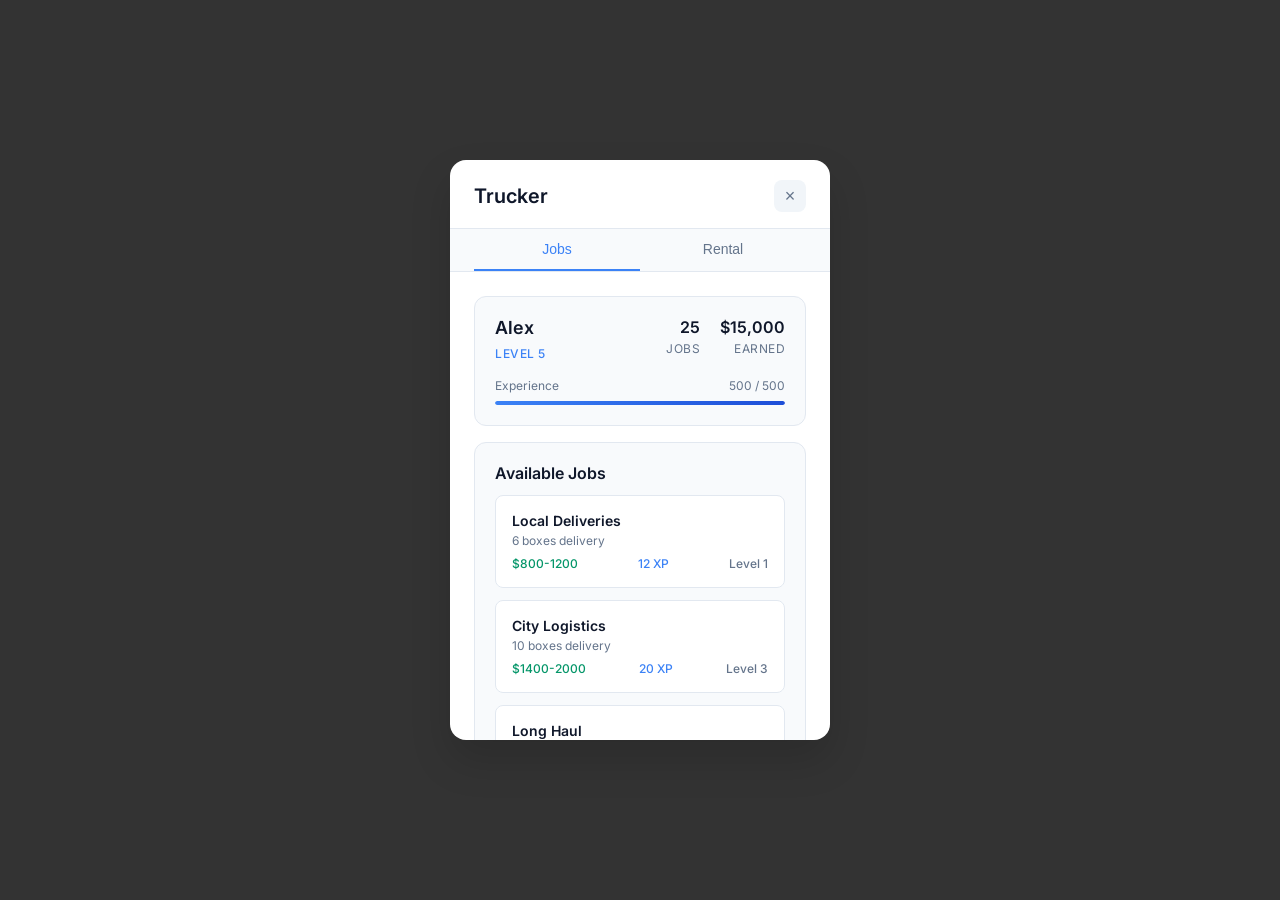
==== commit 00d316a2: "Refactor: Redesign Trucker NUI with minimalist theme This commit overhauls the Trucker NUI, introduc" ====
--- a/html/index.html
+++ b/html/index.html
@@ -3,133 +3,113 @@
 <head>
     <meta charset="UTF-8">
     <meta name="viewport" content="width=device-width, initial-scale=1.0">
-    <title>Trucker Tablet</title>
+    <title>Trucker</title>
     <link rel="stylesheet" href="style.css">
     <link rel="preconnect" href="https://fonts.googleapis.com">
     <link rel="preconnect" href="https://fonts.gstatic.com" crossorigin>
-    <link href="https://fonts.googleapis.com/css2?family=Inter:wght@300;400;500;600;700;800&display=swap" rel="stylesheet">
+    <link href="https://fonts.googleapis.com/css2?family=Inter:wght@300;400;500;600;700&display=swap" rel="stylesheet">
 </head>
 <body>
-    <!-- Background overlay -->
-    <div class="bg-overlay"></div>
-    
-    <!-- Tablet container -->
-    <div class="tablet" id="tablet">
-        <!-- Tablet header -->
-        <div class="tablet-header">
-            <div class="tablet-logo">
-                <svg width="24" height="24" viewBox="0 0 24 24" fill="none">
-                    <path d="M3 17h2l.4-1.6c.2-.8.9-1.4 1.7-1.4h9.8c.8 0 1.5.6 1.7 1.4L19 17h2v2h-2.5l-.5-2H6l-.5 2H3v-2z" fill="currentColor"/>
-                    <path d="M7 19a2 2 0 1 0 0 4 2 2 0 0 0 0-4zM17 19a2 2 0 1 0 0 4 2 2 0 0 0 0-4z" fill="currentColor"/>
-                    <path d="M5 6V4h14v2l2 6H3l2-6z" fill="currentColor"/>
-                </svg>
-                <h1>Trucker Tablet</h1>
-            </div>
-            <button class="close-btn" id="closeBtn">×</button>
-        </div>
+    <div class="app" id="app">
+        <!-- Header -->
+        <header class="header">
+            <h1>Trucker</h1>
+            <button class="close" id="closeBtn">×</button>
+        </header>
 
-        <!-- Navigation tabs -->
-        <div class="nav-tabs">
-            <button class="nav-tab active" data-tab="jobs" id="jobsTab">Jobs</button>
-            <button class="nav-tab" data-tab="rental" id="rentalTab">Rental</button>
-        </div>
+        <!-- Navigation -->
+        <nav class="nav">
+            <button class="nav-item active" data-tab="jobs">Jobs</button>
+            <button class="nav-item" data-tab="rental">Rental</button>
+        </nav>
 
-        <!-- Content area -->
-        <div class="content">
-            <!-- Jobs tab content -->
-            <div class="tab-content active" id="jobsContent">
-                <!-- Player stats -->
-                <div class="player-stats">
-                    <div class="stats-header">
+        <!-- Content -->
+        <main class="main">
+            <!-- Jobs Tab -->
+            <section class="tab active" id="jobs">
+                <!-- Player Card -->
+                <div class="card">
+                    <div class="player">
                         <div class="player-info">
-                            <h3 id="playerName">Driver Name</h3>
-                            <span class="player-level" id="playerLevel">Level 5</span>
+                            <h2 id="playerName">Driver</h2>
+                            <span class="level" id="playerLevel">Level 1</span>
                         </div>
-                        <div class="stats-grid">
+                        <div class="stats">
                             <div class="stat">
-                                <span class="stat-value" id="totalDeliveries">0</span>
-                                <span class="stat-label">Deliveries</span>
+                                <span class="value" id="totalDeliveries">0</span>
+                                <span class="label">Jobs</span>
                             </div>
                             <div class="stat">
-                                <span class="stat-value" id="totalEarnings">$0</span>
-                                <span class="stat-label">Earned</span>
+                                <span class="value" id="totalEarnings">$0</span>
+                                <span class="label">Earned</span>
                             </div>
                         </div>
                     </div>
                     
-                    <!-- EXP bar -->
-                    <div class="exp-section">
+                    <!-- EXP Bar -->
+                    <div class="exp">
                         <div class="exp-info">
-                            <span class="exp-label">Experience</span>
-                            <span class="exp-text" id="expText">750 / 1000 XP</span>
+                            <span>Experience</span>
+                            <span id="expText">0 / 100</span>
                         </div>
                         <div class="exp-bar">
-                            <div class="exp-fill" id="expFill" style="width: 75%;"></div>
+                            <div class="exp-fill" id="expFill"></div>
                         </div>
                     </div>
                 </div>
 
-                <!-- Active job section -->
-                <div class="active-job" id="activeJobSection" style="display: none;">
+                <!-- Active Job -->
+                <div class="card active-job" id="activeJob" style="display: none;">
                     <div class="job-header">
                         <h3>Current Job</h3>
-                        <button class="cancel-job-btn" id="cancelJobBtn">Cancel</button>
+                        <button class="btn-small" id="cancelJob">Cancel</button>
                     </div>
-                    <div class="job-details" id="activeJobDetails"></div>
+                    <div class="job-status" id="jobStatus"></div>
                 </div>
 
-                <!-- Available jobs -->
-                <div class="jobs-section">
+                <!-- Available Jobs -->
+                <div class="card">
                     <h3>Available Jobs</h3>
-                    <div class="jobs-list" id="jobsList">
-                        <!-- Jobs will be populated here -->
-                    </div>
+                    <div class="jobs" id="jobsList"></div>
                 </div>
-            </div>
+            </section>
 
-            <!-- Rental tab content -->
-            <div class="tab-content" id="rentalContent">
-                <div class="rental-section">
-                    <div class="rental-info">
-                        <h3>Vehicle Rental</h3>
-                        <p>Rent a vehicle to start working. All rentals are FREE!</p>
-                    </div>
-
-                    <!-- Vehicle carousel -->
-                    <div class="vehicle-showcase">
+            <!-- Rental Tab -->
+            <section class="tab" id="rental">
+                <div class="card">
+                    <h3>Vehicle Rental</h3>
+                    <p class="subtitle">All rentals are free</p>
+                    
+                    <!-- Vehicle Display -->
+                    <div class="vehicle">
                         <div class="vehicle-nav">
-                            <button class="nav-btn" id="prevVehicleBtn">‹</button>
-                            <div class="vehicle-counter">
-                                <span id="currentVehicle">1</span> / <span id="totalVehicles">3</span>
-                            </div>
-                            <button class="nav-btn" id="nextVehicleBtn">›</button>
+                            <button class="nav-arrow" id="prevVehicle">‹</button>
+                            <span class="counter">
+                                <span id="currentVehicle">1</span>/<span id="totalVehicles">3</span>
+                            </span>
+                            <button class="nav-arrow" id="nextVehicle">›</button>
                         </div>
-
-                        <div class="vehicle-card" id="vehicleCard">
+                        
+                        <div class="vehicle-card">
                             <div class="vehicle-image">
-                                <img id="vehicleImage" src="https://via.placeholder.com/300x150/1a1a1a/00d4ff?text=Vehicle" alt="Vehicle">
+                                <img id="vehicleImage" src="https://via.placeholder.com/300x120/f8fafc/64748b?text=Vehicle" alt="Vehicle">
                             </div>
                             <div class="vehicle-info">
-                                <h4 id="vehicleName">Phantom Truck</h4>
-                                <p id="vehicleDescription">Heavy-duty truck for deliveries</p>
-                                <div class="vehicle-specs">
-                                    <span class="spec" id="vehicleType">Trailer</span>
-                                    <span class="spec" id="vehicleDifficulty">Hard</span>
-                                    <span class="spec free">FREE</span>
+                                <h4 id="vehicleName">Phantom</h4>
+                                <p id="vehicleDesc">Heavy duty truck</p>
+                                <div class="tags">
+                                    <span class="tag" id="vehicleType">Trailer</span>
+                                    <span class="tag" id="vehicleDiff">Hard</span>
+                                    <span class="tag free">Free</span>
                                 </div>
                             </div>
                         </div>
-
-                        <!-- Action buttons -->
-                        <div class="rental-actions">
-                            <button class="btn btn-primary" id="rentVehicleBtn">
-                                Rent Vehicle - FREE
-                            </button>
-                        </div>
+                        
+                        <button class="btn-primary" id="rentBtn">Rent Vehicle</button>
                     </div>
                 </div>
-            </div>
-        </div>
+            </section>
+        </main>
     </div>
 
     <script src="script.js"></script>
--- a/html/style.css
+++ b/html/style.css
@@ -1,4 +1,4 @@
-/* Trucker Tablet - Clean Modern Design */
+/* Modern Minimalist Trucker NUI */
 
 * {
     margin: 0;
@@ -8,419 +8,360 @@
 
 body {
     font-family: 'Inter', -apple-system, BlinkMacSystemFont, sans-serif;
-    background: transparent;
-    color: #ffffff;
-    overflow: hidden;
-    width: 100vw;
-    height: 100vh;
+    background: rgba(0, 0, 0, 0.8);
+    color: #1e293b;
     display: flex;
     align-items: center;
     justify-content: center;
-}
-
-/* Background */
-.bg-overlay {
-    position: fixed;
-    top: 0;
-    left: 0;
-    width: 100vw;
-    height: 100vh;
-    background: rgba(0, 0, 0, 0.7);
-    backdrop-filter: blur(5px);
-    -webkit-backdrop-filter: blur(5px);
-    z-index: 1;
-}
-
-/* Tablet container - tablet-sized */
-.tablet {
-    position: relative;
-    width: 400px;
-    height: 600px;
-    background: linear-gradient(145deg, 
-        rgba(15, 23, 42, 0.95) 0%,
-        rgba(30, 41, 59, 0.9) 100%);
-    border: 2px solid rgba(59, 130, 246, 0.4);
-    border-radius: 20px;
-    backdrop-filter: blur(20px);
-    -webkit-backdrop-filter: blur(20px);
-    box-shadow: 
-        0 25px 50px rgba(0, 0, 0, 0.5),
-        inset 0 1px 0 rgba(255, 255, 255, 0.1);
-    z-index: 10;
+    min-height: 100vh;
+    overflow: hidden;
+}
+
+/* App Container */
+.app {
+    width: 380px;
+    height: 580px;
+    background: #ffffff;
+    border-radius: 16px;
+    box-shadow: 0 20px 40px rgba(0, 0, 0, 0.15);
     display: flex;
     flex-direction: column;
     overflow: hidden;
-    animation: tabletEnter 0.5s ease-out;
-}
-
-@keyframes tabletEnter {
+    animation: slideIn 0.3s ease-out;
+}
+
+@keyframes slideIn {
     from {
         opacity: 0;
-        transform: scale(0.9) translateY(30px);
+        transform: translateY(20px);
     }
     to {
         opacity: 1;
-        transform: scale(1) translateY(0);
+        transform: translateY(0);
     }
 }
 
 /* Header */
-.tablet-header {
-    padding: 20px;
-    border-bottom: 1px solid rgba(59, 130, 246, 0.3);
+.header {
+    padding: 20px 24px 16px;
     display: flex;
     justify-content: space-between;
     align-items: center;
-    background: rgba(59, 130, 246, 0.1);
-}
-
-.tablet-logo {
-    display: flex;
-    align-items: center;
-    gap: 10px;
-}
-
-.tablet-logo svg {
-    color: #3b82f6;
-}
-
-.tablet-logo h1 {
-    font-size: 18px;
-    font-weight: 700;
-    color: #ffffff;
-}
-
-.close-btn {
+    border-bottom: 1px solid #e2e8f0;
+}
+
+.header h1 {
+    font-size: 20px;
+    font-weight: 600;
+    color: #0f172a;
+}
+
+.close {
     width: 32px;
     height: 32px;
-    background: rgba(239, 68, 68, 0.2);
-    border: 1px solid rgba(239, 68, 68, 0.4);
+    border: none;
+    background: #f1f5f9;
+    color: #64748b;
     border-radius: 8px;
-    color: #ef4444;
     font-size: 18px;
-    font-weight: bold;
+    cursor: pointer;
+    transition: all 0.2s;
+}
+
+.close:hover {
+    background: #e2e8f0;
+    color: #334155;
+}
+
+/* Navigation */
+.nav {
+    display: flex;
+    padding: 0 24px;
+    background: #f8fafc;
+    border-bottom: 1px solid #e2e8f0;
+}
+
+.nav-item {
+    flex: 1;
+    padding: 12px 16px;
+    border: none;
+    background: transparent;
+    color: #64748b;
+    font-size: 14px;
+    font-weight: 500;
+    cursor: pointer;
+    transition: all 0.2s;
+    border-bottom: 2px solid transparent;
+}
+
+.nav-item.active {
+    color: #3b82f6;
+    border-bottom-color: #3b82f6;
+}
+
+.nav-item:hover:not(.active) {
+    color: #475569;
+}
+
+/* Main Content */
+.main {
+    flex: 1;
+    padding: 24px;
+    overflow-y: auto;
+}
+
+.tab {
+    display: none;
+}
+
+.tab.active {
+    display: block;
+}
+
+/* Cards */
+.card {
+    background: #f8fafc;
+    border: 1px solid #e2e8f0;
+    border-radius: 12px;
+    padding: 20px;
+    margin-bottom: 16px;
+}
+
+.card:last-child {
+    margin-bottom: 0;
+}
+
+.card h3 {
+    font-size: 16px;
+    font-weight: 600;
+    color: #0f172a;
+    margin-bottom: 12px;
+}
+
+.subtitle {
+    font-size: 14px;
+    color: #64748b;
+    margin-bottom: 20px;
+}
+
+/* Player Section */
+.player {
+    display: flex;
+    justify-content: space-between;
+    align-items: flex-start;
+    margin-bottom: 16px;
+}
+
+.player-info h2 {
+    font-size: 18px;
+    font-weight: 600;
+    color: #0f172a;
+    margin-bottom: 4px;
+}
+
+.level {
+    font-size: 12px;
+    color: #3b82f6;
+    font-weight: 500;
+    text-transform: uppercase;
+    letter-spacing: 0.5px;
+}
+
+.stats {
+    display: flex;
+    gap: 20px;
+}
+
+.stat {
+    text-align: right;
+}
+
+.stat .value {
+    display: block;
+    font-size: 16px;
+    font-weight: 600;
+    color: #0f172a;
+}
+
+.stat .label {
+    font-size: 12px;
+    color: #64748b;
+    text-transform: uppercase;
+    letter-spacing: 0.5px;
+}
+
+/* EXP Bar */
+.exp-info {
+    display: flex;
+    justify-content: space-between;
+    font-size: 12px;
+    color: #64748b;
+    margin-bottom: 8px;
+}
+
+.exp-bar {
+    height: 4px;
+    background: #e2e8f0;
+    border-radius: 2px;
+    overflow: hidden;
+}
+
+.exp-fill {
+    height: 100%;
+    background: linear-gradient(90deg, #3b82f6, #1d4ed8);
+    border-radius: 2px;
+    transition: width 0.5s ease;
+    width: 0%;
+}
+
+/* Active Job */
+.active-job {
+    background: #fef3c7;
+    border-color: #fbbf24;
+}
+
+.job-header {
+    display: flex;
+    justify-content: space-between;
+    align-items: center;
+    margin-bottom: 12px;
+}
+
+.job-header h3 {
+    color: #92400e;
+    margin-bottom: 0;
+}
+
+.btn-small {
+    padding: 4px 12px;
+    border: 1px solid #f59e0b;
+    background: #ffffff;
+    color: #d97706;
+    border-radius: 6px;
+    font-size: 12px;
+    font-weight: 500;
+    cursor: pointer;
+    transition: all 0.2s;
+}
+
+.btn-small:hover {
+    background: #fef3c7;
+}
+
+.job-status {
+    font-size: 14px;
+    color: #92400e;
+}
+
+/* Jobs List */
+.jobs {
+    display: flex;
+    flex-direction: column;
+    gap: 12px;
+}
+
+.job-item {
+    padding: 16px;
+    background: #ffffff;
+    border: 1px solid #e2e8f0;
+    border-radius: 8px;
+    cursor: pointer;
+    transition: all 0.2s;
+}
+
+.job-item:hover {
+    border-color: #3b82f6;
+    box-shadow: 0 2px 8px rgba(59, 130, 246, 0.1);
+}
+
+.job-item.disabled {
+    opacity: 0.5;
+    cursor: not-allowed;
+}
+
+.job-item.disabled:hover {
+    border-color: #e2e8f0;
+    box-shadow: none;
+}
+
+.job-title {
+    font-size: 14px;
+    font-weight: 600;
+    color: #0f172a;
+    margin-bottom: 4px;
+}
+
+.job-desc {
+    font-size: 12px;
+    color: #64748b;
+    margin-bottom: 8px;
+}
+
+.job-rewards {
+    display: flex;
+    justify-content: space-between;
+    font-size: 12px;
+    font-weight: 500;
+}
+
+.job-money {
+    color: #059669;
+}
+
+.job-exp {
+    color: #3b82f6;
+}
+
+.job-level {
+    color: #64748b;
+}
+
+/* Vehicle Section */
+.vehicle-nav {
+    display: flex;
+    justify-content: space-between;
+    align-items: center;
+    margin-bottom: 16px;
+}
+
+.nav-arrow {
+    width: 32px;
+    height: 32px;
+    border: 1px solid #e2e8f0;
+    background: #ffffff;
+    color: #64748b;
+    border-radius: 50%;
+    font-size: 16px;
     cursor: pointer;
     display: flex;
     align-items: center;
     justify-content: center;
-    transition: all 0.3s ease;
-}
-
-.close-btn:hover {
-    background: rgba(239, 68, 68, 0.3);
-    transform: scale(1.1);
-}
-
-/* Navigation tabs */
-.nav-tabs {
-    display: flex;
-    background: rgba(0, 0, 0, 0.2);
-    border-bottom: 1px solid rgba(255, 255, 255, 0.1);
-}
-
-.nav-tab {
-    flex: 1;
-    padding: 15px;
-    background: transparent;
-    border: none;
-    color: rgba(255, 255, 255, 0.6);
-    font-size: 14px;
-    font-weight: 500;
-    cursor: pointer;
-    transition: all 0.3s ease;
-    border-bottom: 2px solid transparent;
-}
-
-.nav-tab.active {
+    transition: all 0.2s;
+}
+
+.nav-arrow:hover {
+    border-color: #3b82f6;
     color: #3b82f6;
-    border-bottom-color: #3b82f6;
-    background: rgba(59, 130, 246, 0.1);
-}
-
-.nav-tab:hover:not(.active) {
-    color: rgba(255, 255, 255, 0.8);
-    background: rgba(255, 255, 255, 0.05);
-}
-
-/* Content area */
-.content {
-    flex: 1;
-    overflow-y: auto;
-    padding: 20px;
-}
-
-.tab-content {
-    display: none;
-}
-
-.tab-content.active {
-    display: block;
-}
-
-/* Player stats */
-.player-stats {
-    background: rgba(0, 0, 0, 0.3);
-    border: 1px solid rgba(255, 255, 255, 0.1);
-    border-radius: 12px;
-    padding: 15px;
-    margin-bottom: 20px;
-}
-
-.stats-header {
-    display: flex;
-    justify-content: space-between;
-    align-items: center;
-    margin-bottom: 15px;
-}
-
-.player-info h3 {
-    font-size: 16px;
-    font-weight: 600;
-    color: #ffffff;
-    margin-bottom: 4px;
-}
-
-.player-level {
-    font-size: 12px;
-    color: #3b82f6;
-    font-weight: 600;
-    text-transform: uppercase;
-}
-
-.stats-grid {
-    display: flex;
-    gap: 15px;
-}
-
-.stat {
-    text-align: center;
-}
-
-.stat-value {
-    display: block;
-    font-size: 14px;
-    font-weight: 700;
-    color: #22c55e;
-}
-
-.stat-label {
-    font-size: 10px;
-    color: rgba(255, 255, 255, 0.5);
-    text-transform: uppercase;
-}
-
-/* EXP section */
-.exp-section {
-    margin-top: 10px;
-}
-
-.exp-info {
-    display: flex;
-    justify-content: space-between;
-    margin-bottom: 8px;
-}
-
-.exp-label {
-    font-size: 11px;
-    color: rgba(255, 255, 255, 0.6);
-    text-transform: uppercase;
-}
-
-.exp-text {
-    font-size: 11px;
-    color: #22c55e;
-    font-weight: 600;
-}
-
-.exp-bar {
-    height: 6px;
-    background: rgba(0, 0, 0, 0.4);
-    border-radius: 3px;
+}
+
+.counter {
+    font-size: 12px;
+    color: #64748b;
+}
+
+/* Vehicle Card */
+.vehicle-card {
+    background: #ffffff;
+    border: 1px solid #e2e8f0;
+    border-radius: 8px;
     overflow: hidden;
-    border: 1px solid rgba(34, 197, 94, 0.2);
-}
-
-.exp-fill {
-    height: 100%;
-    background: linear-gradient(90deg, #22c55e 0%, #3b82f6 100%);
-    border-radius: 3px;
-    transition: width 0.8s ease;
-}
-
-/* Active job section */
-.active-job {
-    background: rgba(245, 158, 11, 0.1);
-    border: 1px solid rgba(245, 158, 11, 0.3);
-    border-radius: 12px;
-    padding: 15px;
-    margin-bottom: 20px;
-}
-
-.job-header {
-    display: flex;
-    justify-content: space-between;
-    align-items: center;
-    margin-bottom: 10px;
-}
-
-.job-header h3 {
-    font-size: 14px;
-    color: #f59e0b;
-    font-weight: 600;
-}
-
-.cancel-job-btn {
-    padding: 4px 12px;
-    background: rgba(239, 68, 68, 0.2);
-    border: 1px solid rgba(239, 68, 68, 0.4);
-    border-radius: 6px;
-    color: #ef4444;
-    font-size: 11px;
-    font-weight: 500;
-    cursor: pointer;
-    transition: all 0.3s ease;
-}
-
-.cancel-job-btn:hover {
-    background: rgba(239, 68, 68, 0.3);
-}
-
-/* Jobs section */
-.jobs-section h3 {
-    font-size: 16px;
-    font-weight: 600;
-    color: #ffffff;
-    margin-bottom: 15px;
-}
-
-.jobs-list {
-    display: flex;
-    flex-direction: column;
-    gap: 12px;
-}
-
-.job-card {
-    background: rgba(255, 255, 255, 0.05);
-    border: 1px solid rgba(255, 255, 255, 0.1);
-    border-radius: 10px;
-    padding: 15px;
-    transition: all 0.3s ease;
-    cursor: pointer;
-}
-
-.job-card:hover {
-    background: rgba(255, 255, 255, 0.08);
-    border-color: rgba(59, 130, 246, 0.4);
-}
-
-.job-title {
-    font-size: 14px;
-    font-weight: 600;
-    color: #ffffff;
-    margin-bottom: 4px;
-}
-
-.job-description {
-    font-size: 12px;
-    color: rgba(255, 255, 255, 0.7);
-    margin-bottom: 10px;
-}
-
-.job-rewards {
-    display: flex;
-    justify-content: space-between;
-    font-size: 11px;
-}
-
-.job-money {
-    color: #22c55e;
-    font-weight: 600;
-}
-
-.job-exp {
-    color: #3b82f6;
-    font-weight: 600;
-}
-
-.job-level {
-    color: rgba(255, 255, 255, 0.5);
-}
-
-/* Rental section */
-.rental-section {
-    height: 100%;
-    display: flex;
-    flex-direction: column;
-}
-
-.rental-info {
-    margin-bottom: 20px;
-}
-
-.rental-info h3 {
-    font-size: 16px;
-    font-weight: 600;
-    color: #ffffff;
-    margin-bottom: 8px;
-}
-
-.rental-info p {
-    font-size: 13px;
-    color: rgba(255, 255, 255, 0.7);
-}
-
-/* Vehicle showcase */
-.vehicle-showcase {
-    flex: 1;
-    display: flex;
-    flex-direction: column;
-}
-
-.vehicle-nav {
-    display: flex;
-    justify-content: space-between;
-    align-items: center;
-    margin-bottom: 15px;
-}
-
-.nav-btn {
-    width: 32px;
-    height: 32px;
-    background: rgba(59, 130, 246, 0.2);
-    border: 1px solid rgba(59, 130, 246, 0.4);
-    border-radius: 50%;
-    color: #3b82f6;
-    font-size: 16px;
-    cursor: pointer;
-    display: flex;
-    align-items: center;
-    justify-content: center;
-    transition: all 0.3s ease;
-}
-
-.nav-btn:hover {
-    background: rgba(59, 130, 246, 0.3);
-    transform: scale(1.1);
-}
-
-.vehicle-counter {
-    font-size: 12px;
-    color: rgba(255, 255, 255, 0.6);
-}
-
-/* Vehicle card */
-.vehicle-card {
-    background: rgba(0, 0, 0, 0.3);
-    border: 1px solid rgba(255, 255, 255, 0.1);
-    border-radius: 12px;
+    margin-bottom: 16px;
+}
+
+.vehicle-image {
+    height: 100px;
     overflow: hidden;
-    margin-bottom: 15px;
-    transition: all 0.3s ease;
-}
-
-.vehicle-image {
-    height: 120px;
-    overflow: hidden;
+    background: #f1f5f9;
 }
 
 .vehicle-image img {
@@ -430,103 +371,97 @@
 }
 
 .vehicle-info {
-    padding: 15px;
+    padding: 16px;
 }
 
 .vehicle-info h4 {
     font-size: 16px;
     font-weight: 600;
-    color: #ffffff;
-    margin-bottom: 6px;
+    color: #0f172a;
+    margin-bottom: 4px;
 }
 
 .vehicle-info p {
     font-size: 12px;
-    color: rgba(255, 255, 255, 0.7);
-    margin-bottom: 10px;
-}
-
-.vehicle-specs {
-    display: flex;
-    gap: 8px;
-}
-
-.spec {
-    padding: 3px 8px;
-    background: rgba(255, 255, 255, 0.1);
+    color: #64748b;
+    margin-bottom: 12px;
+}
+
+.tags {
+    display: flex;
+    gap: 6px;
+}
+
+.tag {
+    padding: 2px 8px;
+    background: #e2e8f0;
+    color: #475569;
     border-radius: 12px;
     font-size: 10px;
     font-weight: 500;
     text-transform: uppercase;
-}
-
-.spec.free {
-    background: rgba(34, 197, 94, 0.2);
-    color: #22c55e;
-}
-
-/* Rental actions */
-.rental-actions {
-    margin-top: auto;
-}
-
-.btn {
+    letter-spacing: 0.5px;
+}
+
+.tag.free {
+    background: #dcfce7;
+    color: #166534;
+}
+
+/* Buttons */
+.btn-primary {
     width: 100%;
-    height: 44px;
+    padding: 12px;
     border: none;
-    border-radius: 10px;
+    background: #3b82f6;
+    color: #ffffff;
+    border-radius: 8px;
     font-size: 14px;
-    font-weight: 600;
-    cursor: pointer;
-    transition: all 0.3s ease;
-    text-transform: uppercase;
-}
-
-.btn-primary {
-    background: linear-gradient(135deg, #22c55e 0%, #3b82f6 100%);
-    color: #ffffff;
-    box-shadow: 0 4px 15px rgba(34, 197, 94, 0.3);
+    font-weight: 500;
+    cursor: pointer;
+    transition: all 0.2s;
 }
 
 .btn-primary:hover {
-    transform: translateY(-2px);
-    box-shadow: 0 6px 20px rgba(34, 197, 94, 0.4);
-}
-
-.btn-secondary {
-    background: rgba(255, 255, 255, 0.1);
-    color: #ffffff;
-    border: 1px solid rgba(255, 255, 255, 0.2);
-}
-
-.btn-secondary:hover {
-    background: rgba(255, 255, 255, 0.15);
+    background: #2563eb;
+}
+
+.btn-primary:active {
+    transform: translateY(1px);
 }
 
 /* Scrollbar */
-.content::-webkit-scrollbar {
+.main::-webkit-scrollbar {
     width: 4px;
 }
 
-.content::-webkit-scrollbar-track {
-    background: rgba(255, 255, 255, 0.1);
+.main::-webkit-scrollbar-track {
+    background: #f1f5f9;
+}
+
+.main::-webkit-scrollbar-thumb {
+    background: #cbd5e1;
     border-radius: 2px;
 }
 
-.content::-webkit-scrollbar-thumb {
-    background: rgba(59, 130, 246, 0.5);
-    border-radius: 2px;
-}
-
-.content::-webkit-scrollbar-thumb:hover {
-    background: rgba(59, 130, 246, 0.7);
+.main::-webkit-scrollbar-thumb:hover {
+    background: #94a3b8;
 }
 
 /* Responsive */
-@media (max-height: 650px) {
-    .tablet {
+@media (max-height: 600px) {
+    .app {
         height: 90vh;
-        max-height: 550px;
+        max-height: 520px;
+    }
+    
+    .main {
+        padding: 16px;
+    }
+    
+    .card {
+        padding: 16px;
+        margin-bottom: 12px;
     }
 }
 
@@ -537,6 +472,6 @@
 }
 
 /* Hide when not visible */
-.tablet.hidden {
+.app.hidden {
     display: none;
 }
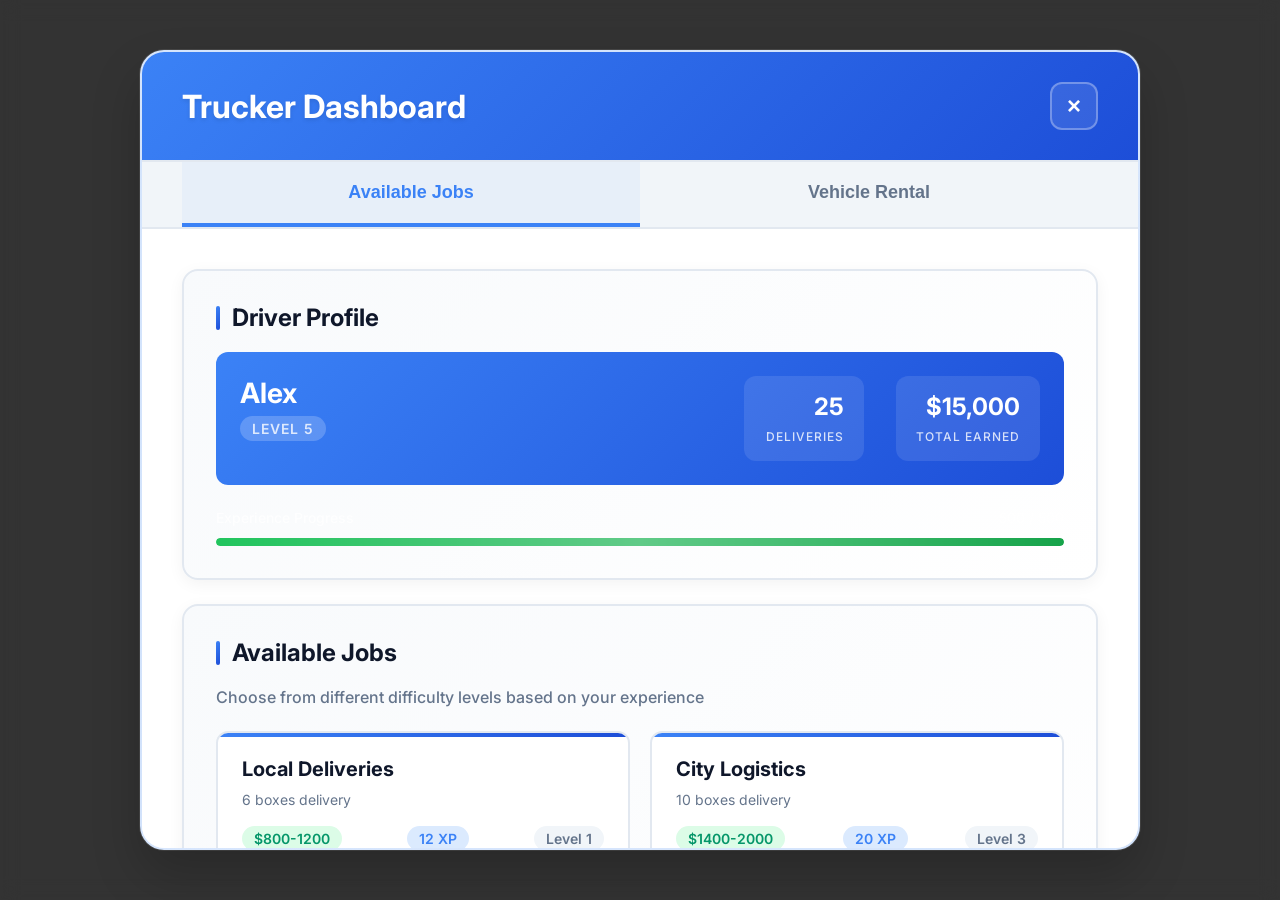
==== commit 20827b44: "Refactor: Enhance UI and UX for Trucker Dashboard This commit introduces significant improvements to" ====
--- a/html/index.html
+++ b/html/index.html
@@ -3,7 +3,7 @@
 <head>
     <meta charset="UTF-8">
     <meta name="viewport" content="width=device-width, initial-scale=1.0">
-    <title>Trucker</title>
+    <title>Trucker Dashboard</title>
     <link rel="stylesheet" href="style.css">
     <link rel="preconnect" href="https://fonts.googleapis.com">
     <link rel="preconnect" href="https://fonts.gstatic.com" crossorigin>
@@ -13,35 +13,36 @@
     <div class="app" id="app">
         <!-- Header -->
         <header class="header">
-            <h1>Trucker</h1>
+            <h1>Trucker Dashboard</h1>
             <button class="close" id="closeBtn">×</button>
         </header>
 
         <!-- Navigation -->
         <nav class="nav">
-            <button class="nav-item active" data-tab="jobs">Jobs</button>
-            <button class="nav-item" data-tab="rental">Rental</button>
+            <button class="nav-item active" data-tab="jobs">Available Jobs</button>
+            <button class="nav-item" data-tab="rental">Vehicle Rental</button>
         </nav>
 
         <!-- Content -->
         <main class="main">
             <!-- Jobs Tab -->
             <section class="tab active" id="jobs">
-                <!-- Player Card -->
+                <!-- Player Stats Card -->
                 <div class="card">
+                    <h3>Driver Profile</h3>
                     <div class="player">
                         <div class="player-info">
-                            <h2 id="playerName">Driver</h2>
+                            <h2 id="playerName">Driver Name</h2>
                             <span class="level" id="playerLevel">Level 1</span>
                         </div>
                         <div class="stats">
                             <div class="stat">
                                 <span class="value" id="totalDeliveries">0</span>
-                                <span class="label">Jobs</span>
+                                <span class="label">Deliveries</span>
                             </div>
                             <div class="stat">
                                 <span class="value" id="totalEarnings">$0</span>
-                                <span class="label">Earned</span>
+                                <span class="label">Total Earned</span>
                             </div>
                         </div>
                     </div>
@@ -49,8 +50,8 @@
                     <!-- EXP Bar -->
                     <div class="exp">
                         <div class="exp-info">
-                            <span>Experience</span>
-                            <span id="expText">0 / 100</span>
+                            <span>Experience Progress</span>
+                            <span id="expText">0 / 100 XP</span>
                         </div>
                         <div class="exp-bar">
                             <div class="exp-fill" id="expFill"></div>
@@ -58,54 +59,74 @@
                     </div>
                 </div>
 
-                <!-- Active Job -->
+                <!-- Active Job Card -->
                 <div class="card active-job" id="activeJob" style="display: none;">
                     <div class="job-header">
                         <h3>Current Job</h3>
-                        <button class="btn-small" id="cancelJob">Cancel</button>
+                        <button class="btn-small" id="cancelJob">Cancel Job</button>
                     </div>
                     <div class="job-status" id="jobStatus"></div>
                 </div>
 
-                <!-- Available Jobs -->
+                <!-- Available Jobs Card -->
                 <div class="card">
                     <h3>Available Jobs</h3>
-                    <div class="jobs" id="jobsList"></div>
+                    <p class="subtitle">Choose from different difficulty levels based on your experience</p>
+                    <div class="jobs" id="jobsList">
+                        <!-- Jobs will be populated here -->
+                    </div>
                 </div>
             </section>
 
             <!-- Rental Tab -->
             <section class="tab" id="rental">
+                <!-- Rental Info Card -->
                 <div class="card">
-                    <h3>Vehicle Rental</h3>
-                    <p class="subtitle">All rentals are free</p>
+                    <h3>Vehicle Rental Service</h3>
+                    <p class="subtitle">Professional vehicles for all your delivery needs - All rentals are completely free!</p>
+                    
+                    <!-- Vehicle Navigation -->
+                    <div class="vehicle-nav">
+                        <button class="nav-arrow" id="prevVehicle">‹</button>
+                        <span class="counter">
+                            <span id="currentVehicle">1</span> of <span id="totalVehicles">3</span>
+                        </span>
+                        <button class="nav-arrow" id="nextVehicle">›</button>
+                    </div>
                     
                     <!-- Vehicle Display -->
-                    <div class="vehicle">
-                        <div class="vehicle-nav">
-                            <button class="nav-arrow" id="prevVehicle">‹</button>
-                            <span class="counter">
-                                <span id="currentVehicle">1</span>/<span id="totalVehicles">3</span>
-                            </span>
-                            <button class="nav-arrow" id="nextVehicle">›</button>
+                    <div class="vehicle-card">
+                        <div class="vehicle-image">
+                            <img id="vehicleImage" src="https://via.placeholder.com/800x200/f1f5f9/64748b?text=PHANTOM+TRUCK" alt="Vehicle">
                         </div>
-                        
-                        <div class="vehicle-card">
-                            <div class="vehicle-image">
-                                <img id="vehicleImage" src="https://via.placeholder.com/300x120/f8fafc/64748b?text=Vehicle" alt="Vehicle">
-                            </div>
-                            <div class="vehicle-info">
-                                <h4 id="vehicleName">Phantom</h4>
-                                <p id="vehicleDesc">Heavy duty truck</p>
-                                <div class="tags">
-                                    <span class="tag" id="vehicleType">Trailer</span>
-                                    <span class="tag" id="vehicleDiff">Hard</span>
-                                    <span class="tag free">Free</span>
-                                </div>
+                        <div class="vehicle-info">
+                            <h4 id="vehicleName">Phantom Truck</h4>
+                            <p id="vehicleDesc">Professional heavy-duty truck designed for long-haul deliveries and heavy cargo transport</p>
+                            <div class="tags">
+                                <span class="tag" id="vehicleType">Trailer</span>
+                                <span class="tag" id="vehicleDiff">Hard</span>
+                                <span class="tag free">Free Rental</span>
                             </div>
                         </div>
-                        
-                        <button class="btn-primary" id="rentBtn">Rent Vehicle</button>
+                    </div>
+                    
+                    <!-- Rent Button -->
+                    <button class="btn-primary" id="rentBtn">Rent This Vehicle - FREE</button>
+                </div>
+
+                <!-- Rental Instructions Card -->
+                <div class="card">
+                    <h3>How to Return Vehicle</h3>
+                    <p class="subtitle">You can return your rented vehicle using any of these methods:</p>
+                    <div style="display: grid; grid-template-columns: repeat(auto-fit, minmax(250px, 1fr)); gap: 20px; margin-top: 20px;">
+                        <div style="padding: 20px; background: #f8fafc; border-radius: 12px; border: 2px solid #e2e8f0;">
+                            <h4 style="color: #3b82f6; margin-bottom: 8px;">Command Method</h4>
+                            <p style="color: #64748b; font-size: 14px;">Type <strong>/returnrental</strong> in chat while near the depot</p>
+                        </div>
+                        <div style="padding: 20px; background: #f8fafc; border-radius: 12px; border: 2px solid #e2e8f0;">
+                            <h4 style="color: #3b82f6; margin-bottom: 8px;">Keybind Method</h4>
+                            <p style="color: #64748b; font-size: 14px;">Press <strong>F7</strong> while near the depot area</p>
+                        </div>
                     </div>
                 </div>
             </section>
--- a/html/style.css
+++ b/html/style.css
@@ -1,4 +1,4 @@
-/* Modern Minimalist Trucker NUI */
+/* Modern Clean Trucker NUI - Larger Size */
 
 * {
     margin: 0;
@@ -9,6 +9,7 @@
 body {
     font-family: 'Inter', -apple-system, BlinkMacSystemFont, sans-serif;
     background: rgba(0, 0, 0, 0.8);
+    backdrop-filter: blur(10px);
     color: #1e293b;
     display: flex;
     align-items: center;
@@ -17,97 +18,111 @@
     overflow: hidden;
 }
 
-/* App Container */
+/* App Container - Larger Size */
 .app {
-    width: 380px;
-    height: 580px;
-    background: #ffffff;
-    border-radius: 16px;
-    box-shadow: 0 20px 40px rgba(0, 0, 0, 0.15);
+    width: 1000px;
+    height: 800px;
+    background: linear-gradient(135deg, #ffffff 0%, #f8fafc 100%);
+    border: 2px solid rgba(59, 130, 246, 0.2);
+    border-radius: 24px;
+    box-shadow: 
+        0 25px 50px rgba(0, 0, 0, 0.2),
+        0 0 0 1px rgba(255, 255, 255, 0.1);
     display: flex;
     flex-direction: column;
     overflow: hidden;
-    animation: slideIn 0.3s ease-out;
+    animation: slideIn 0.4s cubic-bezier(0.4, 0, 0.2, 1);
 }
 
 @keyframes slideIn {
     from {
         opacity: 0;
-        transform: translateY(20px);
+        transform: translateY(30px) scale(0.95);
     }
     to {
         opacity: 1;
-        transform: translateY(0);
+        transform: translateY(0) scale(1);
     }
 }
 
 /* Header */
 .header {
-    padding: 20px 24px 16px;
+    padding: 30px 40px;
     display: flex;
     justify-content: space-between;
     align-items: center;
-    border-bottom: 1px solid #e2e8f0;
+    border-bottom: 2px solid #e2e8f0;
+    background: linear-gradient(135deg, #3b82f6 0%, #1d4ed8 100%);
+    color: white;
 }
 
 .header h1 {
-    font-size: 20px;
-    font-weight: 600;
-    color: #0f172a;
+    font-size: 32px;
+    font-weight: 700;
+    color: #ffffff;
+    text-shadow: 0 2px 4px rgba(0, 0, 0, 0.1);
 }
 
 .close {
-    width: 32px;
-    height: 32px;
-    border: none;
-    background: #f1f5f9;
-    color: #64748b;
-    border-radius: 8px;
-    font-size: 18px;
+    width: 48px;
+    height: 48px;
+    border: 2px solid rgba(255, 255, 255, 0.3);
+    background: rgba(255, 255, 255, 0.1);
+    color: #ffffff;
+    border-radius: 12px;
+    font-size: 24px;
+    font-weight: bold;
     cursor: pointer;
-    transition: all 0.2s;
+    transition: all 0.3s ease;
+    display: flex;
+    align-items: center;
+    justify-content: center;
 }
 
 .close:hover {
-    background: #e2e8f0;
-    color: #334155;
+    background: rgba(255, 255, 255, 0.2);
+    transform: scale(1.05);
 }
 
 /* Navigation */
 .nav {
     display: flex;
-    padding: 0 24px;
-    background: #f8fafc;
-    border-bottom: 1px solid #e2e8f0;
+    padding: 0 40px;
+    background: #f1f5f9;
+    border-bottom: 2px solid #e2e8f0;
 }
 
 .nav-item {
     flex: 1;
-    padding: 12px 16px;
+    padding: 20px 24px;
     border: none;
     background: transparent;
     color: #64748b;
-    font-size: 14px;
-    font-weight: 500;
+    font-size: 18px;
+    font-weight: 600;
     cursor: pointer;
-    transition: all 0.2s;
-    border-bottom: 2px solid transparent;
+    transition: all 0.3s ease;
+    border-bottom: 4px solid transparent;
+    position: relative;
 }
 
 .nav-item.active {
     color: #3b82f6;
     border-bottom-color: #3b82f6;
+    background: rgba(59, 130, 246, 0.05);
 }
 
 .nav-item:hover:not(.active) {
     color: #475569;
+    background: rgba(0, 0, 0, 0.02);
 }
 
 /* Main Content */
 .main {
     flex: 1;
-    padding: 24px;
+    padding: 40px;
     overflow-y: auto;
+    background: #ffffff;
 }
 
 .tab {
@@ -120,11 +135,18 @@
 
 /* Cards */
 .card {
-    background: #f8fafc;
-    border: 1px solid #e2e8f0;
-    border-radius: 12px;
-    padding: 20px;
-    margin-bottom: 16px;
+    background: linear-gradient(135deg, #f8fafc 0%, #ffffff 100%);
+    border: 2px solid #e2e8f0;
+    border-radius: 16px;
+    padding: 32px;
+    margin-bottom: 24px;
+    box-shadow: 0 4px 16px rgba(0, 0, 0, 0.05);
+    transition: all 0.3s ease;
+}
+
+.card:hover {
+    box-shadow: 0 8px 32px rgba(0, 0, 0, 0.1);
+    transform: translateY(-2px);
 }
 
 .card:last-child {
@@ -132,16 +154,28 @@
 }
 
 .card h3 {
+    font-size: 24px;
+    font-weight: 700;
+    color: #0f172a;
+    margin-bottom: 20px;
+    display: flex;
+    align-items: center;
+    gap: 12px;
+}
+
+.card h3::before {
+    content: '';
+    width: 4px;
+    height: 24px;
+    background: linear-gradient(135deg, #3b82f6 0%, #1d4ed8 100%);
+    border-radius: 2px;
+}
+
+.subtitle {
     font-size: 16px;
-    font-weight: 600;
-    color: #0f172a;
-    margin-bottom: 12px;
-}
-
-.subtitle {
-    font-size: 14px;
     color: #64748b;
-    margin-bottom: 20px;
+    margin-bottom: 24px;
+    font-weight: 500;
 }
 
 /* Player Section */
@@ -149,82 +183,118 @@
     display: flex;
     justify-content: space-between;
     align-items: flex-start;
-    margin-bottom: 16px;
+    margin-bottom: 24px;
+    padding: 24px;
+    background: linear-gradient(135deg, #3b82f6 0%, #1d4ed8 100%);
+    border-radius: 12px;
+    color: white;
 }
 
 .player-info h2 {
-    font-size: 18px;
+    font-size: 28px;
+    font-weight: 700;
+    color: #ffffff;
+    margin-bottom: 8px;
+}
+
+.level {
+    font-size: 14px;
+    color: rgba(255, 255, 255, 0.8);
     font-weight: 600;
-    color: #0f172a;
-    margin-bottom: 4px;
-}
-
-.level {
-    font-size: 12px;
-    color: #3b82f6;
-    font-weight: 500;
     text-transform: uppercase;
-    letter-spacing: 0.5px;
+    letter-spacing: 1px;
+    background: rgba(255, 255, 255, 0.2);
+    padding: 4px 12px;
+    border-radius: 20px;
 }
 
 .stats {
     display: flex;
-    gap: 20px;
+    gap: 32px;
 }
 
 .stat {
     text-align: right;
+    background: rgba(255, 255, 255, 0.1);
+    padding: 16px 20px;
+    border-radius: 12px;
+    min-width: 120px;
 }
 
 .stat .value {
     display: block;
-    font-size: 16px;
-    font-weight: 600;
-    color: #0f172a;
+    font-size: 24px;
+    font-weight: 700;
+    color: #ffffff;
+    margin-bottom: 4px;
 }
 
 .stat .label {
     font-size: 12px;
-    color: #64748b;
+    color: rgba(255, 255, 255, 0.8);
     text-transform: uppercase;
-    letter-spacing: 0.5px;
+    letter-spacing: 1px;
+    font-weight: 500;
 }
 
 /* EXP Bar */
+.exp {
+    margin-top: 20px;
+}
+
 .exp-info {
     display: flex;
     justify-content: space-between;
-    font-size: 12px;
-    color: #64748b;
-    margin-bottom: 8px;
+    font-size: 14px;
+    color: rgba(255, 255, 255, 0.8);
+    margin-bottom: 12px;
+    font-weight: 500;
 }
 
 .exp-bar {
-    height: 4px;
-    background: #e2e8f0;
-    border-radius: 2px;
+    height: 8px;
+    background: rgba(255, 255, 255, 0.2);
+    border-radius: 4px;
     overflow: hidden;
+    position: relative;
 }
 
 .exp-fill {
     height: 100%;
-    background: linear-gradient(90deg, #3b82f6, #1d4ed8);
-    border-radius: 2px;
-    transition: width 0.5s ease;
+    background: linear-gradient(90deg, #22c55e 0%, #16a34a 100%);
+    border-radius: 4px;
+    transition: width 0.8s cubic-bezier(0.4, 0, 0.2, 1);
     width: 0%;
+    position: relative;
+}
+
+.exp-fill::after {
+    content: '';
+    position: absolute;
+    top: 0;
+    left: 0;
+    right: 0;
+    bottom: 0;
+    background: linear-gradient(90deg, transparent, rgba(255, 255, 255, 0.3), transparent);
+    animation: shimmer 2s ease-in-out infinite;
+}
+
+@keyframes shimmer {
+    0% { transform: translateX(-100%); }
+    100% { transform: translateX(100%); }
 }
 
 /* Active Job */
 .active-job {
-    background: #fef3c7;
-    border-color: #fbbf24;
+    background: linear-gradient(135deg, #fef3c7 0%, #fde68a 100%);
+    border-color: #f59e0b;
 }
 
 .job-header {
     display: flex;
     justify-content: space-between;
     align-items: center;
-    margin-bottom: 12px;
+    margin-bottom: 20px;
 }
 
 .job-header h3 {
@@ -232,46 +302,65 @@
     margin-bottom: 0;
 }
 
+.job-header h3::before {
+    background: linear-gradient(135deg, #f59e0b 0%, #d97706 100%);
+}
+
 .btn-small {
-    padding: 4px 12px;
-    border: 1px solid #f59e0b;
+    padding: 8px 20px;
+    border: 2px solid #f59e0b;
     background: #ffffff;
     color: #d97706;
-    border-radius: 6px;
-    font-size: 12px;
-    font-weight: 500;
+    border-radius: 8px;
+    font-size: 14px;
+    font-weight: 600;
     cursor: pointer;
-    transition: all 0.2s;
+    transition: all 0.3s ease;
 }
 
 .btn-small:hover {
     background: #fef3c7;
+    transform: translateY(-1px);
 }
 
 .job-status {
-    font-size: 14px;
+    font-size: 16px;
     color: #92400e;
+    line-height: 1.6;
 }
 
 /* Jobs List */
 .jobs {
-    display: flex;
-    flex-direction: column;
-    gap: 12px;
+    display: grid;
+    grid-template-columns: repeat(auto-fit, minmax(300px, 1fr));
+    gap: 20px;
 }
 
 .job-item {
-    padding: 16px;
+    padding: 24px;
     background: #ffffff;
-    border: 1px solid #e2e8f0;
-    border-radius: 8px;
+    border: 2px solid #e2e8f0;
+    border-radius: 12px;
     cursor: pointer;
-    transition: all 0.2s;
+    transition: all 0.3s ease;
+    position: relative;
+    overflow: hidden;
+}
+
+.job-item::before {
+    content: '';
+    position: absolute;
+    top: 0;
+    left: 0;
+    right: 0;
+    height: 4px;
+    background: linear-gradient(90deg, #3b82f6 0%, #1d4ed8 100%);
 }
 
 .job-item:hover {
     border-color: #3b82f6;
-    box-shadow: 0 2px 8px rgba(59, 130, 246, 0.1);
+    box-shadow: 0 8px 24px rgba(59, 130, 246, 0.15);
+    transform: translateY(-4px);
 }
 
 .job-item.disabled {
@@ -282,38 +371,49 @@
 .job-item.disabled:hover {
     border-color: #e2e8f0;
     box-shadow: none;
+    transform: none;
 }
 
 .job-title {
+    font-size: 20px;
+    font-weight: 700;
+    color: #0f172a;
+    margin-bottom: 8px;
+}
+
+.job-desc {
+    font-size: 14px;
+    color: #64748b;
+    margin-bottom: 16px;
+    line-height: 1.5;
+}
+
+.job-rewards {
+    display: flex;
+    justify-content: space-between;
     font-size: 14px;
     font-weight: 600;
-    color: #0f172a;
-    margin-bottom: 4px;
-}
-
-.job-desc {
-    font-size: 12px;
-    color: #64748b;
-    margin-bottom: 8px;
-}
-
-.job-rewards {
-    display: flex;
-    justify-content: space-between;
-    font-size: 12px;
-    font-weight: 500;
 }
 
 .job-money {
     color: #059669;
+    background: #dcfce7;
+    padding: 4px 12px;
+    border-radius: 20px;
 }
 
 .job-exp {
     color: #3b82f6;
+    background: #dbeafe;
+    padding: 4px 12px;
+    border-radius: 20px;
 }
 
 .job-level {
     color: #64748b;
+    background: #f1f5f9;
+    padding: 4px 12px;
+    border-radius: 20px;
 }
 
 /* Vehicle Section */
@@ -321,84 +421,119 @@
     display: flex;
     justify-content: space-between;
     align-items: center;
-    margin-bottom: 16px;
+    margin-bottom: 24px;
+    padding: 16px 24px;
+    background: #f1f5f9;
+    border-radius: 12px;
 }
 
 .nav-arrow {
-    width: 32px;
-    height: 32px;
-    border: 1px solid #e2e8f0;
+    width: 48px;
+    height: 48px;
+    border: 2px solid #3b82f6;
     background: #ffffff;
-    color: #64748b;
+    color: #3b82f6;
     border-radius: 50%;
-    font-size: 16px;
+    font-size: 20px;
+    font-weight: bold;
     cursor: pointer;
     display: flex;
     align-items: center;
     justify-content: center;
-    transition: all 0.2s;
+    transition: all 0.3s ease;
 }
 
 .nav-arrow:hover {
-    border-color: #3b82f6;
-    color: #3b82f6;
+    background: #3b82f6;
+    color: #ffffff;
+    transform: scale(1.05);
 }
 
 .counter {
-    font-size: 12px;
-    color: #64748b;
+    font-size: 18px;
+    color: #475569;
+    font-weight: 600;
+    background: #ffffff;
+    padding: 8px 20px;
+    border-radius: 20px;
+    border: 2px solid #e2e8f0;
 }
 
 /* Vehicle Card */
 .vehicle-card {
     background: #ffffff;
-    border: 1px solid #e2e8f0;
-    border-radius: 8px;
+    border: 2px solid #e2e8f0;
+    border-radius: 16px;
     overflow: hidden;
-    margin-bottom: 16px;
+    margin-bottom: 24px;
+    box-shadow: 0 4px 16px rgba(0, 0, 0, 0.05);
+    transition: all 0.3s ease;
+}
+
+.vehicle-card:hover {
+    box-shadow: 0 8px 32px rgba(0, 0, 0, 0.1);
+    transform: translateY(-2px);
 }
 
 .vehicle-image {
-    height: 100px;
+    height: 200px;
     overflow: hidden;
-    background: #f1f5f9;
+    background: linear-gradient(135deg, #f1f5f9 0%, #e2e8f0 100%);
+    position: relative;
+}
+
+.vehicle-image::after {
+    content: '';
+    position: absolute;
+    bottom: 0;
+    left: 0;
+    right: 0;
+    height: 50%;
+    background: linear-gradient(transparent, rgba(0, 0, 0, 0.1));
 }
 
 .vehicle-image img {
     width: 100%;
     height: 100%;
     object-fit: cover;
+    transition: transform 0.3s ease;
+}
+
+.vehicle-card:hover .vehicle-image img {
+    transform: scale(1.05);
 }
 
 .vehicle-info {
-    padding: 16px;
+    padding: 24px;
 }
 
 .vehicle-info h4 {
+    font-size: 24px;
+    font-weight: 700;
+    color: #0f172a;
+    margin-bottom: 8px;
+}
+
+.vehicle-info p {
     font-size: 16px;
-    font-weight: 600;
-    color: #0f172a;
-    margin-bottom: 4px;
-}
-
-.vehicle-info p {
-    font-size: 12px;
     color: #64748b;
-    margin-bottom: 12px;
+    margin-bottom: 16px;
+    line-height: 1.5;
 }
 
 .tags {
     display: flex;
-    gap: 6px;
+    gap: 12px;
+    flex-wrap: wrap;
 }
 
 .tag {
-    padding: 2px 8px;
+    padding: 8px 16px;
     background: #e2e8f0;
     color: #475569;
-    border-radius: 12px;
-    font-size: 10px;
-    font-weight: 500;
+    border-radius: 20px;
+    font-size: 12px;
+    font-weight: 600;
     text-transform: uppercase;
     letter-spacing: 0.5px;
 }
@@ -411,63 +546,52 @@
 /* Buttons */
 .btn-primary {
     width: 100%;
-    padding: 12px;
+    padding: 16px 24px;
     border: none;
-    background: #3b82f6;
+    background: linear-gradient(135deg, #3b82f6 0%, #1d4ed8 100%);
     color: #ffffff;
-    border-radius: 8px;
-    font-size: 14px;
-    font-weight: 500;
+    border-radius: 12px;
+    font-size: 18px;
+    font-weight: 600;
     cursor: pointer;
-    transition: all 0.2s;
+    transition: all 0.3s ease;
+    text-transform: uppercase;
+    letter-spacing: 0.5px;
+    box-shadow: 0 4px 16px rgba(59, 130, 246, 0.3);
 }
 
 .btn-primary:hover {
-    background: #2563eb;
+    background: linear-gradient(135deg, #2563eb 0%, #1e40af 100%);
+    transform: translateY(-2px);
+    box-shadow: 0 8px 24px rgba(59, 130, 246, 0.4);
 }
 
 .btn-primary:active {
-    transform: translateY(1px);
+    transform: translateY(0);
 }
 
 /* Scrollbar */
 .main::-webkit-scrollbar {
-    width: 4px;
+    width: 8px;
 }
 
 .main::-webkit-scrollbar-track {
     background: #f1f5f9;
+    border-radius: 4px;
 }
 
 .main::-webkit-scrollbar-thumb {
     background: #cbd5e1;
-    border-radius: 2px;
+    border-radius: 4px;
 }
 
 .main::-webkit-scrollbar-thumb:hover {
     background: #94a3b8;
 }
 
-/* Responsive */
-@media (max-height: 600px) {
-    .app {
-        height: 90vh;
-        max-height: 520px;
-    }
-    
-    .main {
-        padding: 16px;
-    }
-    
-    .card {
-        padding: 16px;
-        margin-bottom: 12px;
-    }
-}
-
 /* Loading state */
 .loading {
-    opacity: 0.6;
+    opacity: 0.7;
     pointer-events: none;
 }
 
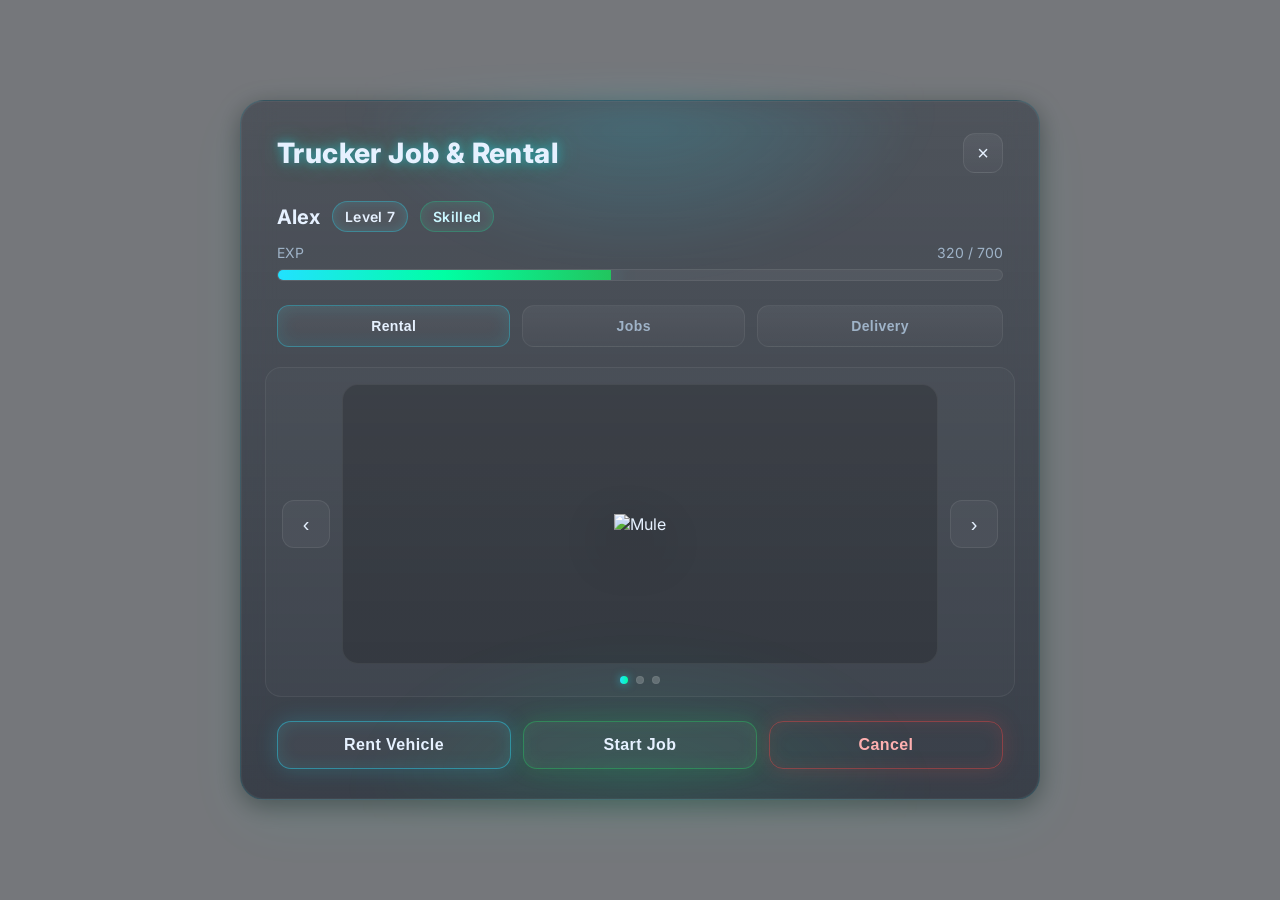
==== commit e65eb26f: "Refactor UI and logic for job/rental system Co-authored-by: 0322-0504 <0322-0504@lspu.edu.ph>" ====
--- a/html/index.html
+++ b/html/index.html
@@ -1,138 +1,147 @@
 <!DOCTYPE html>
 <html lang="en">
 <head>
-    <meta charset="UTF-8">
-    <meta name="viewport" content="width=device-width, initial-scale=1.0">
-    <title>Trucker Dashboard</title>
-    <link rel="stylesheet" href="style.css">
-    <link rel="preconnect" href="https://fonts.googleapis.com">
-    <link rel="preconnect" href="https://fonts.gstatic.com" crossorigin>
-    <link href="https://fonts.googleapis.com/css2?family=Inter:wght@300;400;500;600;700&display=swap" rel="stylesheet">
+    <meta charset="UTF-8" />
+    <meta name="viewport" content="width=device-width, initial-scale=1.0" />
+    <title>Trucker Job & Rental</title>
+    <link rel="preconnect" href="https://fonts.googleapis.com" />
+    <link rel="preconnect" href="https://fonts.gstatic.com" crossorigin />
+    <link href="https://fonts.googleapis.com/css2?family=Inter:wght@300;400;500;600;700;800&display=swap" rel="stylesheet" />
+    <link rel="stylesheet" href="style.css" />
 </head>
 <body>
-    <div class="app" id="app">
-        <!-- Header -->
-        <header class="header">
-            <h1>Trucker Dashboard</h1>
-            <button class="close" id="closeBtn">×</button>
+    <div class="overlay" id="overlay"></div>
+    <div class="panel" id="panel">
+        <header class="panel__header">
+            <h1 class="title">Trucker Job & Rental</h1>
+            <button class="icon-btn icon-btn--close" id="btnClose" aria-label="Close">×</button>
         </header>
 
-        <!-- Navigation -->
-        <nav class="nav">
-            <button class="nav-item active" data-tab="jobs">Available Jobs</button>
-            <button class="nav-item" data-tab="rental">Vehicle Rental</button>
+        <section class="player" id="playerSection">
+            <div class="player__meta">
+                <div class="player__row">
+                    <span class="player__name" id="playerName">Driver</span>
+                    <span class="chip chip--cyan" id="playerLevel">Level 1</span>
+                    <span class="chip chip--tier" id="playerTier">Rookie</span>
+                </div>
+                <div class="exp">
+                    <div class="exp__meta">
+                        <span>EXP</span>
+                        <span id="expText">0 / 100</span>
+                    </div>
+                    <div class="exp__bar">
+                        <div class="exp__fill" id="expFill"></div>
+                    </div>
+                </div>
+            </div>
+        </section>
+
+        <nav class="tabs" role="tablist">
+            <button class="tab is-active" data-tab="rental" role="tab">Rental</button>
+            <button class="tab" data-tab="jobs" role="tab">Jobs</button>
+            <button class="tab" data-tab="delivery" role="tab">Delivery</button>
         </nav>
 
-        <!-- Content -->
-        <main class="main">
-            <!-- Jobs Tab -->
-            <section class="tab active" id="jobs">
-                <!-- Player Stats Card -->
-                <div class="card">
-                    <h3>Driver Profile</h3>
-                    <div class="player">
-                        <div class="player-info">
-                            <h2 id="playerName">Driver Name</h2>
-                            <span class="level" id="playerLevel">Level 1</span>
-                        </div>
-                        <div class="stats">
-                            <div class="stat">
-                                <span class="value" id="totalDeliveries">0</span>
-                                <span class="label">Deliveries</span>
-                            </div>
-                            <div class="stat">
-                                <span class="value" id="totalEarnings">$0</span>
-                                <span class="label">Total Earned</span>
-                            </div>
+        <main class="content">
+            <!-- Rental -->
+            <section class="view is-active" id="view-rental" role="tabpanel">
+                <div class="carousel">
+                    <button class="carousel__arrow left" id="carPrev" aria-label="Previous">‹</button>
+                    <div class="carousel__stage">
+                        <div class="carousel__track" id="carTrack">
+                            <!-- Slides injected by JS -->
                         </div>
                     </div>
-                    
-                    <!-- EXP Bar -->
-                    <div class="exp">
-                        <div class="exp-info">
-                            <span>Experience Progress</span>
-                            <span id="expText">0 / 100 XP</span>
-                        </div>
-                        <div class="exp-bar">
-                            <div class="exp-fill" id="expFill"></div>
-                        </div>
-                    </div>
+                    <button class="carousel__arrow right" id="carNext" aria-label="Next">›</button>
                 </div>
+                <div class="dots" id="carDots"></div>
 
-                <!-- Active Job Card -->
-                <div class="card active-job" id="activeJob" style="display: none;">
-                    <div class="job-header">
-                        <h3>Current Job</h3>
-                        <button class="btn-small" id="cancelJob">Cancel Job</button>
-                    </div>
-                    <div class="job-status" id="jobStatus"></div>
-                </div>
-
-                <!-- Available Jobs Card -->
-                <div class="card">
-                    <h3>Available Jobs</h3>
-                    <p class="subtitle">Choose from different difficulty levels based on your experience</p>
-                    <div class="jobs" id="jobsList">
-                        <!-- Jobs will be populated here -->
+                <div class="vehicle" id="vehicleInfo">
+                    <div class="vehicle__name" id="vehicleName">Phantom III</div>
+                    <div class="vehicle__tags">
+                        <span class="chip" id="vehicleType">Trailer</span>
+                        <span class="chip" id="vehicleReq">Req Lv 5</span>
+                        <span class="chip chip--cyan" id="vehicleReward">$2600 • 5-10 XP</span>
                     </div>
                 </div>
             </section>
 
-            <!-- Rental Tab -->
-            <section class="tab" id="rental">
-                <!-- Rental Info Card -->
-                <div class="card">
-                    <h3>Vehicle Rental Service</h3>
-                    <p class="subtitle">Professional vehicles for all your delivery needs - All rentals are completely free!</p>
-                    
-                    <!-- Vehicle Navigation -->
-                    <div class="vehicle-nav">
-                        <button class="nav-arrow" id="prevVehicle">‹</button>
-                        <span class="counter">
-                            <span id="currentVehicle">1</span> of <span id="totalVehicles">3</span>
-                        </span>
-                        <button class="nav-arrow" id="nextVehicle">›</button>
+            <!-- Jobs -->
+            <section class="view" id="view-jobs" role="tabpanel">
+                <div class="jobs">
+                    <div class="job" data-diff="easy">
+                        <div class="job__header">
+                            <span class="job__title">Easy</span>
+                            <span class="chip">Req Lv 1</span>
+                        </div>
+                        <div class="job__desc">Light box delivery • 6 boxes</div>
+                        <div class="job__rewards">
+                            <span class="reward">$800-1200</span>
+                            <span class="reward">+2 XP/box</span>
+                        </div>
+                        <button class="btn btn--green outline" data-action="startJob" data-diff="easy">Start</button>
                     </div>
-                    
-                    <!-- Vehicle Display -->
-                    <div class="vehicle-card">
-                        <div class="vehicle-image">
-                            <img id="vehicleImage" src="https://via.placeholder.com/800x200/f1f5f9/64748b?text=PHANTOM+TRUCK" alt="Vehicle">
+
+                    <div class="job" data-diff="medium">
+                        <div class="job__header">
+                            <span class="job__title">Medium</span>
+                            <span class="chip">Req Lv 3</span>
                         </div>
-                        <div class="vehicle-info">
-                            <h4 id="vehicleName">Phantom Truck</h4>
-                            <p id="vehicleDesc">Professional heavy-duty truck designed for long-haul deliveries and heavy cargo transport</p>
-                            <div class="tags">
-                                <span class="tag" id="vehicleType">Trailer</span>
-                                <span class="tag" id="vehicleDiff">Hard</span>
-                                <span class="tag free">Free Rental</span>
-                            </div>
+                        <div class="job__desc">City logistics • 10 boxes</div>
+                        <div class="job__rewards">
+                            <span class="reward">$1400-2000</span>
+                            <span class="reward">+2 XP/box</span>
                         </div>
+                        <button class="btn btn--green outline" data-action="startJob" data-diff="medium">Start</button>
                     </div>
-                    
-                    <!-- Rent Button -->
-                    <button class="btn-primary" id="rentBtn">Rent This Vehicle - FREE</button>
+
+                    <div class="job" data-diff="hard">
+                        <div class="job__header">
+                            <span class="job__title">Hard</span>
+                            <span class="chip">Req Lv 5</span>
+                        </div>
+                        <div class="job__desc">Trailer haul • 1 trailer</div>
+                        <div class="job__rewards">
+                            <span class="reward">$2200-3200</span>
+                            <span class="reward">+3-10 XP</span>
+                        </div>
+                        <button class="btn btn--green outline" data-action="startJob" data-diff="hard">Start</button>
+                    </div>
                 </div>
+            </section>
 
-                <!-- Rental Instructions Card -->
-                <div class="card">
-                    <h3>How to Return Vehicle</h3>
-                    <p class="subtitle">You can return your rented vehicle using any of these methods:</p>
-                    <div style="display: grid; grid-template-columns: repeat(auto-fit, minmax(250px, 1fr)); gap: 20px; margin-top: 20px;">
-                        <div style="padding: 20px; background: #f8fafc; border-radius: 12px; border: 2px solid #e2e8f0;">
-                            <h4 style="color: #3b82f6; margin-bottom: 8px;">Command Method</h4>
-                            <p style="color: #64748b; font-size: 14px;">Type <strong>/returnrental</strong> in chat while near the depot</p>
+            <!-- Delivery -->
+            <section class="view" id="view-delivery" role="tabpanel">
+                <div class="delivery">
+                    <div class="delivery__row">
+                        <span class="delivery__label">Destination</span>
+                        <span class="delivery__value" id="deliveryDest">—</span>
+                    </div>
+                    <div class="delivery__row">
+                        <span class="delivery__label">Time Left</span>
+                        <span class="delivery__value" id="deliveryTime">00:00</span>
+                    </div>
+                    <div class="delivery__row">
+                        <span class="delivery__label">Progress</span>
+                        <span class="delivery__value" id="deliveryProgress">0%</span>
+                    </div>
+                    <div class="progress">
+                        <div class="progress__bar">
+                            <div class="progress__fill" id="deliveryFill"></div>
                         </div>
-                        <div style="padding: 20px; background: #f8fafc; border-radius: 12px; border: 2px solid #e2e8f0;">
-                            <h4 style="color: #3b82f6; margin-bottom: 8px;">Keybind Method</h4>
-                            <p style="color: #64748b; font-size: 14px;">Press <strong>F7</strong> while near the depot area</p>
-                        </div>
+                        <div class="progress__meta" id="deliveryMeta">0%</div>
                     </div>
                 </div>
             </section>
         </main>
+
+        <footer class="footer">
+            <button class="btn btn--cyan" id="btnRent">Rent Vehicle</button>
+            <button class="btn btn--green" id="btnStart">Start Job</button>
+            <button class="btn btn--red outline" id="btnCancel">Cancel</button>
+        </footer>
     </div>
 
     <script src="script.js"></script>
-</body>
-</html>+  </body>
+  </html>
--- a/html/style.css
+++ b/html/style.css
@@ -1,601 +1,309 @@
-/* Modern Clean Trucker NUI - Larger Size */
-
-* {
-    margin: 0;
-    padding: 0;
-    box-sizing: border-box;
-}
-
+/* Trucker Job & Rental — Cyber Glass UI - LARGER SIZE */
+
+:root {
+  --bg-overlay: rgba(4, 8, 16, 0.55);
+  --glass: rgba(9, 18, 31, 0.35);
+  --glass-strong: rgba(9, 18, 31, 0.55);
+  --text: #e6f1ff;
+  --muted: #9fb3c8;
+  --cyan: #22e1ff;
+  --teal: #00ffa3;
+  --green: #22c55e;
+  --red: #ef4444;
+  --yellow: #f59e0b;
+  --shadow: 0 20px 60px rgba(0, 255, 200, 0.06), 0 6px 24px rgba(0, 0, 0, 0.35);
+}
+
+* { box-sizing: border-box; }
+html, body { height: 100%; }
 body {
-    font-family: 'Inter', -apple-system, BlinkMacSystemFont, sans-serif;
-    background: rgba(0, 0, 0, 0.8);
-    backdrop-filter: blur(10px);
-    color: #1e293b;
-    display: flex;
-    align-items: center;
-    justify-content: center;
-    min-height: 100vh;
-    overflow: hidden;
-}
-
-/* App Container - Larger Size */
-.app {
-    width: 1000px;
-    height: 800px;
-    background: linear-gradient(135deg, #ffffff 0%, #f8fafc 100%);
-    border: 2px solid rgba(59, 130, 246, 0.2);
-    border-radius: 24px;
-    box-shadow: 
-        0 25px 50px rgba(0, 0, 0, 0.2),
-        0 0 0 1px rgba(255, 255, 255, 0.1);
-    display: flex;
-    flex-direction: column;
-    overflow: hidden;
-    animation: slideIn 0.4s cubic-bezier(0.4, 0, 0.2, 1);
-}
-
-@keyframes slideIn {
-    from {
-        opacity: 0;
-        transform: translateY(30px) scale(0.95);
-    }
-    to {
-        opacity: 1;
-        transform: translateY(0) scale(1);
-    }
-}
-
-/* Header */
-.header {
-    padding: 30px 40px;
-    display: flex;
-    justify-content: space-between;
-    align-items: center;
-    border-bottom: 2px solid #e2e8f0;
-    background: linear-gradient(135deg, #3b82f6 0%, #1d4ed8 100%);
-    color: white;
-}
-
-.header h1 {
-    font-size: 32px;
-    font-weight: 700;
-    color: #ffffff;
-    text-shadow: 0 2px 4px rgba(0, 0, 0, 0.1);
-}
-
-.close {
-    width: 48px;
-    height: 48px;
-    border: 2px solid rgba(255, 255, 255, 0.3);
-    background: rgba(255, 255, 255, 0.1);
-    color: #ffffff;
-    border-radius: 12px;
-    font-size: 24px;
-    font-weight: bold;
-    cursor: pointer;
-    transition: all 0.3s ease;
-    display: flex;
-    align-items: center;
-    justify-content: center;
-}
-
-.close:hover {
-    background: rgba(255, 255, 255, 0.2);
-    transform: scale(1.05);
-}
-
-/* Navigation */
-.nav {
-    display: flex;
-    padding: 0 40px;
-    background: #f1f5f9;
-    border-bottom: 2px solid #e2e8f0;
-}
-
-.nav-item {
-    flex: 1;
-    padding: 20px 24px;
-    border: none;
-    background: transparent;
-    color: #64748b;
-    font-size: 18px;
-    font-weight: 600;
-    cursor: pointer;
-    transition: all 0.3s ease;
-    border-bottom: 4px solid transparent;
-    position: relative;
-}
-
-.nav-item.active {
-    color: #3b82f6;
-    border-bottom-color: #3b82f6;
-    background: rgba(59, 130, 246, 0.05);
-}
-
-.nav-item:hover:not(.active) {
-    color: #475569;
-    background: rgba(0, 0, 0, 0.02);
-}
-
-/* Main Content */
-.main {
-    flex: 1;
-    padding: 40px;
-    overflow-y: auto;
-    background: #ffffff;
-}
-
+  margin: 0;
+  font-family: 'Inter', system-ui, -apple-system, Segoe UI, Roboto, sans-serif;
+  color: var(--text);
+  background: transparent;
+  display: flex;
+  align-items: center;
+  justify-content: center;
+  overflow: hidden;
+}
+
+/* World overlay */
+.overlay {
+  position: fixed;
+  inset: 0;
+  background: var(--bg-overlay);
+  backdrop-filter: blur(10px);
+  -webkit-backdrop-filter: blur(10px);
+}
+
+/* Floating glass panel - MADE LARGER */
+.panel {
+  position: relative;
+  width: 800px;
+  height: 700px;
+  display: grid;
+  grid-template-rows: auto auto 1fr auto;
+  gap: 16px;
+  padding: 24px;
+  border-radius: 24px;
+  background: linear-gradient(180deg, var(--glass), var(--glass-strong));
+  border: 1px solid rgba(34, 225, 255, 0.12);
+  box-shadow: var(--shadow), 0 0 0 1px rgba(255, 255, 255, 0.04) inset;
+  backdrop-filter: blur(16px) saturate(130%);
+  -webkit-backdrop-filter: blur(16px) saturate(130%);
+  animation: panelSlideIn 0.6s cubic-bezier(0.4, 0, 0.2, 1) forwards;
+}
+
+@keyframes panelSlideIn {
+  from {
+    opacity: 0;
+    transform: translateY(-30px) scale(0.95);
+  }
+  to {
+    opacity: 1;
+    transform: translateY(0) scale(1);
+  }
+}
+
+.panel::before {
+  content: '';
+  position: absolute;
+  inset: -2px;
+  border-radius: 26px;
+  background: radial-gradient(60% 40% at 50% 0%, rgba(34, 225, 255, 0.18), transparent 60%),
+              radial-gradient(60% 40% at 50% 100%, rgba(0, 255, 163, 0.12), transparent 60%);
+  filter: blur(18px);
+  z-index: -1;
+  animation: neonPulse 4s ease-in-out infinite;
+}
+
+@keyframes neonPulse {
+  0%, 100% { opacity: 0.8; }
+  50% { opacity: 1; }
+}
+
+.panel__header {
+  display: flex;
+  align-items: center;
+  justify-content: space-between;
+  padding: 8px 12px 4px 12px;
+}
+
+.title {
+  margin: 0;
+  font-size: 28px;
+  font-weight: 800;
+  letter-spacing: 0.4px;
+  color: var(--text);
+  text-shadow: 0 0 10px rgba(34, 225, 255, 0.45), 0 0 22px rgba(0, 255, 163, 0.35);
+}
+
+.icon-btn {
+  width: 40px;
+  height: 40px;
+  display: grid;
+  place-items: center;
+  border-radius: 12px;
+  border: 1px solid rgba(255, 255, 255, 0.08);
+  background: linear-gradient(180deg, rgba(255, 255, 255, 0.06), rgba(255, 255, 255, 0.02));
+  color: var(--text);
+  cursor: pointer;
+  transition: transform .15s ease, box-shadow .2s ease, border-color .2s ease;
+  font-size: 20px;
+}
+
+.icon-btn:hover {
+  transform: translateY(-1px);
+  border-color: rgba(34, 225, 255, 0.5);
+  box-shadow: 0 0 0 2px rgba(34, 225, 255, 0.12) inset, 0 0 30px rgba(34, 225, 255, 0.12);
+}
+
+/* Player */
+.player { padding: 8px 12px 4px 12px; }
+.player__row { display: flex; align-items: center; gap: 12px; margin-bottom: 12px; }
+.player__name { font-weight: 700; font-size: 20px; }
+
+.chip {
+  display: inline-flex;
+  align-items: center;
+  gap: 8px;
+  padding: 6px 12px;
+  border-radius: 999px;
+  border: 1px solid rgba(255, 255, 255, 0.08);
+  color: var(--muted);
+  background: rgba(255, 255, 255, 0.04);
+  font-size: 14px;
+  font-weight: 600;
+  letter-spacing: 0.3px;
+}
+
+.chip--cyan { color: var(--text); border-color: rgba(34,225,255,.35); box-shadow: 0 0 12px rgba(34,225,255,.15) inset; }
+.chip--tier { color: #c9f7ff; border-color: rgba(0,255,163,.25); box-shadow: 0 0 12px rgba(0,255,163,.12) inset; }
+
+.exp { display: grid; gap: 8px; }
+.exp__meta { display: flex; justify-content: space-between; font-size: 14px; color: var(--muted); }
+.exp__bar { position: relative; height: 12px; border-radius: 999px; background: rgba(255, 255, 255, 0.06); overflow: hidden; border: 1px solid rgba(255,255,255,0.06); }
+.exp__fill { height: 100%; width: 0%; background: linear-gradient(90deg, var(--cyan), var(--teal), var(--green)); filter: drop-shadow(0 0 12px rgba(34,225,255,.35)); transition: width .45s ease; }
+
+/* Tabs */
+.tabs { display: grid; grid-auto-flow: column; gap: 12px; padding: 4px 12px; }
 .tab {
-    display: none;
-}
-
-.tab.active {
-    display: block;
-}
-
-/* Cards */
-.card {
-    background: linear-gradient(135deg, #f8fafc 0%, #ffffff 100%);
-    border: 2px solid #e2e8f0;
-    border-radius: 16px;
-    padding: 32px;
-    margin-bottom: 24px;
-    box-shadow: 0 4px 16px rgba(0, 0, 0, 0.05);
-    transition: all 0.3s ease;
-}
-
-.card:hover {
-    box-shadow: 0 8px 32px rgba(0, 0, 0, 0.1);
-    transform: translateY(-2px);
-}
-
-.card:last-child {
-    margin-bottom: 0;
-}
-
-.card h3 {
-    font-size: 24px;
-    font-weight: 700;
-    color: #0f172a;
-    margin-bottom: 20px;
-    display: flex;
-    align-items: center;
-    gap: 12px;
-}
-
-.card h3::before {
-    content: '';
-    width: 4px;
-    height: 24px;
-    background: linear-gradient(135deg, #3b82f6 0%, #1d4ed8 100%);
-    border-radius: 2px;
-}
-
-.subtitle {
-    font-size: 16px;
-    color: #64748b;
-    margin-bottom: 24px;
-    font-weight: 500;
-}
-
-/* Player Section */
-.player {
-    display: flex;
-    justify-content: space-between;
-    align-items: flex-start;
-    margin-bottom: 24px;
-    padding: 24px;
-    background: linear-gradient(135deg, #3b82f6 0%, #1d4ed8 100%);
-    border-radius: 12px;
-    color: white;
-}
-
-.player-info h2 {
-    font-size: 28px;
-    font-weight: 700;
-    color: #ffffff;
-    margin-bottom: 8px;
-}
-
-.level {
-    font-size: 14px;
-    color: rgba(255, 255, 255, 0.8);
-    font-weight: 600;
-    text-transform: uppercase;
-    letter-spacing: 1px;
-    background: rgba(255, 255, 255, 0.2);
-    padding: 4px 12px;
-    border-radius: 20px;
-}
-
-.stats {
-    display: flex;
-    gap: 32px;
-}
-
-.stat {
-    text-align: right;
-    background: rgba(255, 255, 255, 0.1);
-    padding: 16px 20px;
-    border-radius: 12px;
-    min-width: 120px;
-}
-
-.stat .value {
-    display: block;
-    font-size: 24px;
-    font-weight: 700;
-    color: #ffffff;
-    margin-bottom: 4px;
-}
-
-.stat .label {
-    font-size: 12px;
-    color: rgba(255, 255, 255, 0.8);
-    text-transform: uppercase;
-    letter-spacing: 1px;
-    font-weight: 500;
-}
-
-/* EXP Bar */
-.exp {
-    margin-top: 20px;
-}
-
-.exp-info {
-    display: flex;
-    justify-content: space-between;
-    font-size: 14px;
-    color: rgba(255, 255, 255, 0.8);
-    margin-bottom: 12px;
-    font-weight: 500;
-}
-
-.exp-bar {
-    height: 8px;
-    background: rgba(255, 255, 255, 0.2);
-    border-radius: 4px;
-    overflow: hidden;
-    position: relative;
-}
-
-.exp-fill {
-    height: 100%;
-    background: linear-gradient(90deg, #22c55e 0%, #16a34a 100%);
-    border-radius: 4px;
-    transition: width 0.8s cubic-bezier(0.4, 0, 0.2, 1);
-    width: 0%;
-    position: relative;
-}
-
-.exp-fill::after {
-    content: '';
-    position: absolute;
-    top: 0;
-    left: 0;
-    right: 0;
-    bottom: 0;
-    background: linear-gradient(90deg, transparent, rgba(255, 255, 255, 0.3), transparent);
-    animation: shimmer 2s ease-in-out infinite;
-}
-
-@keyframes shimmer {
-    0% { transform: translateX(-100%); }
-    100% { transform: translateX(100%); }
-}
-
-/* Active Job */
-.active-job {
-    background: linear-gradient(135deg, #fef3c7 0%, #fde68a 100%);
-    border-color: #f59e0b;
-}
-
-.job-header {
-    display: flex;
-    justify-content: space-between;
-    align-items: center;
-    margin-bottom: 20px;
-}
-
-.job-header h3 {
-    color: #92400e;
-    margin-bottom: 0;
-}
-
-.job-header h3::before {
-    background: linear-gradient(135deg, #f59e0b 0%, #d97706 100%);
-}
-
-.btn-small {
-    padding: 8px 20px;
-    border: 2px solid #f59e0b;
-    background: #ffffff;
-    color: #d97706;
-    border-radius: 8px;
-    font-size: 14px;
-    font-weight: 600;
-    cursor: pointer;
-    transition: all 0.3s ease;
-}
-
-.btn-small:hover {
-    background: #fef3c7;
-    transform: translateY(-1px);
-}
-
-.job-status {
-    font-size: 16px;
-    color: #92400e;
-    line-height: 1.6;
-}
-
-/* Jobs List */
-.jobs {
-    display: grid;
-    grid-template-columns: repeat(auto-fit, minmax(300px, 1fr));
-    gap: 20px;
-}
-
-.job-item {
-    padding: 24px;
-    background: #ffffff;
-    border: 2px solid #e2e8f0;
-    border-radius: 12px;
-    cursor: pointer;
-    transition: all 0.3s ease;
-    position: relative;
-    overflow: hidden;
-}
-
-.job-item::before {
-    content: '';
-    position: absolute;
-    top: 0;
-    left: 0;
-    right: 0;
-    height: 4px;
-    background: linear-gradient(90deg, #3b82f6 0%, #1d4ed8 100%);
-}
-
-.job-item:hover {
-    border-color: #3b82f6;
-    box-shadow: 0 8px 24px rgba(59, 130, 246, 0.15);
-    transform: translateY(-4px);
-}
-
-.job-item.disabled {
-    opacity: 0.5;
-    cursor: not-allowed;
-}
-
-.job-item.disabled:hover {
-    border-color: #e2e8f0;
-    box-shadow: none;
-    transform: none;
-}
-
-.job-title {
-    font-size: 20px;
-    font-weight: 700;
-    color: #0f172a;
-    margin-bottom: 8px;
-}
-
-.job-desc {
-    font-size: 14px;
-    color: #64748b;
-    margin-bottom: 16px;
-    line-height: 1.5;
-}
-
-.job-rewards {
-    display: flex;
-    justify-content: space-between;
-    font-size: 14px;
-    font-weight: 600;
-}
-
-.job-money {
-    color: #059669;
-    background: #dcfce7;
-    padding: 4px 12px;
-    border-radius: 20px;
-}
-
-.job-exp {
-    color: #3b82f6;
-    background: #dbeafe;
-    padding: 4px 12px;
-    border-radius: 20px;
-}
-
-.job-level {
-    color: #64748b;
-    background: #f1f5f9;
-    padding: 4px 12px;
-    border-radius: 20px;
-}
-
-/* Vehicle Section */
-.vehicle-nav {
-    display: flex;
-    justify-content: space-between;
-    align-items: center;
-    margin-bottom: 24px;
-    padding: 16px 24px;
-    background: #f1f5f9;
-    border-radius: 12px;
-}
-
-.nav-arrow {
-    width: 48px;
-    height: 48px;
-    border: 2px solid #3b82f6;
-    background: #ffffff;
-    color: #3b82f6;
-    border-radius: 50%;
-    font-size: 20px;
-    font-weight: bold;
-    cursor: pointer;
-    display: flex;
-    align-items: center;
-    justify-content: center;
-    transition: all 0.3s ease;
-}
-
-.nav-arrow:hover {
-    background: #3b82f6;
-    color: #ffffff;
-    transform: scale(1.05);
-}
-
-.counter {
-    font-size: 18px;
-    color: #475569;
-    font-weight: 600;
-    background: #ffffff;
-    padding: 8px 20px;
-    border-radius: 20px;
-    border: 2px solid #e2e8f0;
-}
-
-/* Vehicle Card */
-.vehicle-card {
-    background: #ffffff;
-    border: 2px solid #e2e8f0;
-    border-radius: 16px;
-    overflow: hidden;
-    margin-bottom: 24px;
-    box-shadow: 0 4px 16px rgba(0, 0, 0, 0.05);
-    transition: all 0.3s ease;
-}
-
-.vehicle-card:hover {
-    box-shadow: 0 8px 32px rgba(0, 0, 0, 0.1);
-    transform: translateY(-2px);
-}
-
-.vehicle-image {
-    height: 200px;
-    overflow: hidden;
-    background: linear-gradient(135deg, #f1f5f9 0%, #e2e8f0 100%);
-    position: relative;
-}
-
-.vehicle-image::after {
-    content: '';
-    position: absolute;
-    bottom: 0;
-    left: 0;
-    right: 0;
-    height: 50%;
-    background: linear-gradient(transparent, rgba(0, 0, 0, 0.1));
-}
-
-.vehicle-image img {
-    width: 100%;
-    height: 100%;
-    object-fit: cover;
-    transition: transform 0.3s ease;
-}
-
-.vehicle-card:hover .vehicle-image img {
-    transform: scale(1.05);
-}
-
-.vehicle-info {
-    padding: 24px;
-}
-
-.vehicle-info h4 {
-    font-size: 24px;
-    font-weight: 700;
-    color: #0f172a;
-    margin-bottom: 8px;
-}
-
-.vehicle-info p {
-    font-size: 16px;
-    color: #64748b;
-    margin-bottom: 16px;
-    line-height: 1.5;
-}
-
-.tags {
-    display: flex;
-    gap: 12px;
-    flex-wrap: wrap;
-}
-
-.tag {
-    padding: 8px 16px;
-    background: #e2e8f0;
-    color: #475569;
-    border-radius: 20px;
-    font-size: 12px;
-    font-weight: 600;
-    text-transform: uppercase;
-    letter-spacing: 0.5px;
-}
-
-.tag.free {
-    background: #dcfce7;
-    color: #166534;
-}
-
-/* Buttons */
-.btn-primary {
-    width: 100%;
-    padding: 16px 24px;
-    border: none;
-    background: linear-gradient(135deg, #3b82f6 0%, #1d4ed8 100%);
-    color: #ffffff;
-    border-radius: 12px;
-    font-size: 18px;
-    font-weight: 600;
-    cursor: pointer;
-    transition: all 0.3s ease;
-    text-transform: uppercase;
-    letter-spacing: 0.5px;
-    box-shadow: 0 4px 16px rgba(59, 130, 246, 0.3);
-}
-
-.btn-primary:hover {
-    background: linear-gradient(135deg, #2563eb 0%, #1e40af 100%);
-    transform: translateY(-2px);
-    box-shadow: 0 8px 24px rgba(59, 130, 246, 0.4);
-}
-
-.btn-primary:active {
-    transform: translateY(0);
-}
-
-/* Scrollbar */
-.main::-webkit-scrollbar {
-    width: 8px;
-}
-
-.main::-webkit-scrollbar-track {
-    background: #f1f5f9;
-    border-radius: 4px;
-}
-
-.main::-webkit-scrollbar-thumb {
-    background: #cbd5e1;
-    border-radius: 4px;
-}
-
-.main::-webkit-scrollbar-thumb:hover {
-    background: #94a3b8;
-}
-
-/* Loading state */
-.loading {
-    opacity: 0.7;
-    pointer-events: none;
-}
-
-/* Hide when not visible */
-.app.hidden {
-    display: none;
+  padding: 12px 16px;
+  border-radius: 12px;
+  border: 1px solid rgba(255, 255, 255, 0.06);
+  background: linear-gradient(180deg, rgba(255,255,255,.05), rgba(255,255,255,.02));
+  color: var(--muted);
+  font-weight: 700;
+  font-size: 14px;
+  letter-spacing: .4px;
+  cursor: pointer;
+  transition: all 0.3s ease;
+}
+.tab.is-active { color: var(--text); border-color: rgba(34, 225, 255, 0.35); box-shadow: 0 0 18px rgba(34, 225, 255, 0.12) inset; }
+.tab:hover:not(.is-active) { border-color: rgba(255, 255, 255, 0.15); background: rgba(255, 255, 255, 0.08); }
+
+/* Views */
+.content { position: relative; overflow: hidden; border-radius: 16px; border: 1px solid rgba(255,255,255,.06); background: rgba(255,255,255,.02); padding: 16px; }
+.view { display: none; height: 100%; }
+.view.is-active { display: block; }
+
+/* Carousel - LARGER */
+.carousel { position: relative; height: 280px; display: grid; grid-template-columns: 48px 1fr 48px; align-items: center; gap: 12px; }
+.carousel__stage { height: 100%; overflow: hidden; border-radius: 16px; border: 1px solid rgba(255,255,255,.06); background: rgba(0,0,0,.18); }
+.carousel__track { display: grid; grid-auto-flow: column; grid-auto-columns: 100%; height: 100%; transition: transform .35s ease; }
+.carousel__slide { display: grid; place-items: center; height: 100%; position: relative; padding: 20px; }
+.carousel__slide img { 
+  max-width: 90%; 
+  max-height: 90%; 
+  object-fit: contain;
+  filter: drop-shadow(0 18px 25px rgba(0,0,0,.45)); 
+}
+.carousel__arrow { 
+  width: 48px; 
+  height: 48px; 
+  border-radius: 12px; 
+  border: 1px solid rgba(255,255,255,.08); 
+  background: rgba(255,255,255,.04); 
+  color: var(--text); 
+  cursor: pointer; 
+  display: grid; 
+  place-items: center; 
+  font-size: 20px;
+  transition: all 0.3s ease;
+}
+.carousel__arrow:hover { 
+  border-color: rgba(34,225,255,.4); 
+  box-shadow: 0 0 22px rgba(34,225,255,.12) inset; 
+  transform: scale(1.05);
+}
+.dots { display: flex; justify-content: center; gap: 8px; padding: 12px 0 4px; }
+.dot { 
+  width: 8px; 
+  height: 8px; 
+  border-radius: 999px; 
+  background: rgba(255,255,255,.2); 
+  box-shadow: 0 0 0 1px rgba(255,255,255,.06) inset; 
+  cursor: pointer;
+  transition: all 0.3s ease;
+}
+.dot.is-active { background: linear-gradient(90deg, var(--cyan), var(--teal)); box-shadow: 0 0 8px rgba(34,225,255,.55); }
+.dot:hover:not(.is-active) { background: rgba(255,255,255,.4); }
+
+/* Vehicle info */
+.vehicle { display: grid; gap: 8px; padding: 8px 6px 0; }
+.vehicle__name { font-weight: 800; letter-spacing: .4px; font-size: 22px; }
+.vehicle__tags { display: flex; gap: 8px; flex-wrap: wrap; }
+
+/* Jobs - LARGER */
+.jobs { display: grid; grid-template-columns: 1fr; gap: 12px; }
+.job { 
+  border-radius: 16px; 
+  padding: 16px; 
+  border: 1px solid rgba(255,255,255,.06); 
+  background: rgba(255,255,255,.03); 
+  display: grid; 
+  gap: 8px; 
+  transition: all 0.3s ease;
+}
+.job:hover { border-color: rgba(34, 225, 255, 0.2); box-shadow: 0 0 20px rgba(34, 225, 255, 0.1); }
+.job__header { display: flex; justify-content: space-between; align-items: center; }
+.job__title { font-weight: 800; letter-spacing: .4px; font-size: 18px; }
+.job__desc { color: var(--muted); font-size: 14px; }
+.job__rewards { display: flex; gap: 12px; color: #b4ffd7; font-size: 14px; margin-bottom: 8px; }
+.reward { padding: 4px 12px; border-radius: 999px; border: 1px solid rgba(255,255,255,.06); background: rgba(0, 255, 163, .08); }
+
+/* Delivery - LARGER */
+.delivery { display: grid; gap: 16px; }
+.delivery__row { display: flex; justify-content: space-between; color: var(--muted); font-size: 16px; }
+.delivery__label { color: var(--muted); }
+.delivery__value { color: var(--text); font-weight: 700; }
+.progress { display: grid; gap: 8px; }
+.progress__bar { height: 12px; border-radius: 999px; background: rgba(255,255,255,.06); overflow: hidden; border: 1px solid rgba(255,255,255,.06); }
+.progress__fill { height: 100%; width: 0%; background: linear-gradient(90deg, var(--cyan), var(--teal), var(--green)); transition: width .35s ease; filter: drop-shadow(0 0 12px rgba(34,225,255,.35)); }
+.progress__meta { text-align: right; font-size: 14px; color: var(--muted); }
+
+/* Footer buttons - LARGER */
+.footer { display: grid; grid-template-columns: 1fr 1fr 1fr; gap: 12px; padding: 8px 12px 6px; }
+.btn {
+  position: relative;
+  border: 1px solid rgba(255,255,255,.08);
+  background: rgba(255,255,255,.04);
+  color: var(--text);
+  border-radius: 14px;
+  padding: 14px 16px;
+  font-weight: 800;
+  font-size: 16px;
+  letter-spacing: .4px;
+  cursor: pointer;
+  transition: transform .15s ease, box-shadow .2s ease, border-color .2s ease;
+}
+.btn:hover { transform: translateY(-2px); }
+.btn:active { transform: translateY(0); }
+.btn.outline { background: transparent; }
+
+.btn--cyan { 
+  border-color: rgba(34,225,255,.45); 
+  box-shadow: 0 0 22px rgba(34,225,255,.18), inset 0 0 18px rgba(34,225,255,.12); 
+}
+.btn--cyan:hover { 
+  box-shadow: 0 0 30px rgba(34,225,255,.35), inset 0 0 24px rgba(34,225,255,.18); 
+}
+
+.btn--green { 
+  border-color: rgba(34,197,94,.45); 
+  box-shadow: 0 0 22px rgba(34,197,94,.18), inset 0 0 18px rgba(34,197,94,.12); 
+}
+.btn--green:hover { 
+  box-shadow: 0 0 30px rgba(34,197,94,.35), inset 0 0 24px rgba(34,197,94,.18); 
+}
+
+.btn--red { 
+  border-color: rgba(239,68,68,.45); 
+  color: #ffb0b0; 
+  box-shadow: 0 0 22px rgba(239,68,68,.18), inset 0 0 18px rgba(239,68,68,.12); 
+}
+.btn--red:hover { 
+  box-shadow: 0 0 30px rgba(239,68,68,.35), inset 0 0 24px rgba(239,68,68,.18); 
+}
+
+/* Hidden helpers */
+.is-hidden { display: none !important; }
+
+/* Responsive adjustments */
+@media (max-height: 750px) {
+  .panel {
+    height: 90vh;
+    max-height: 650px;
+  }
+  
+  .carousel {
+    height: 240px;
+  }
+}
+
+@media (max-width: 850px) {
+  .panel {
+    width: 90vw;
+    max-width: 750px;
+  }
 }
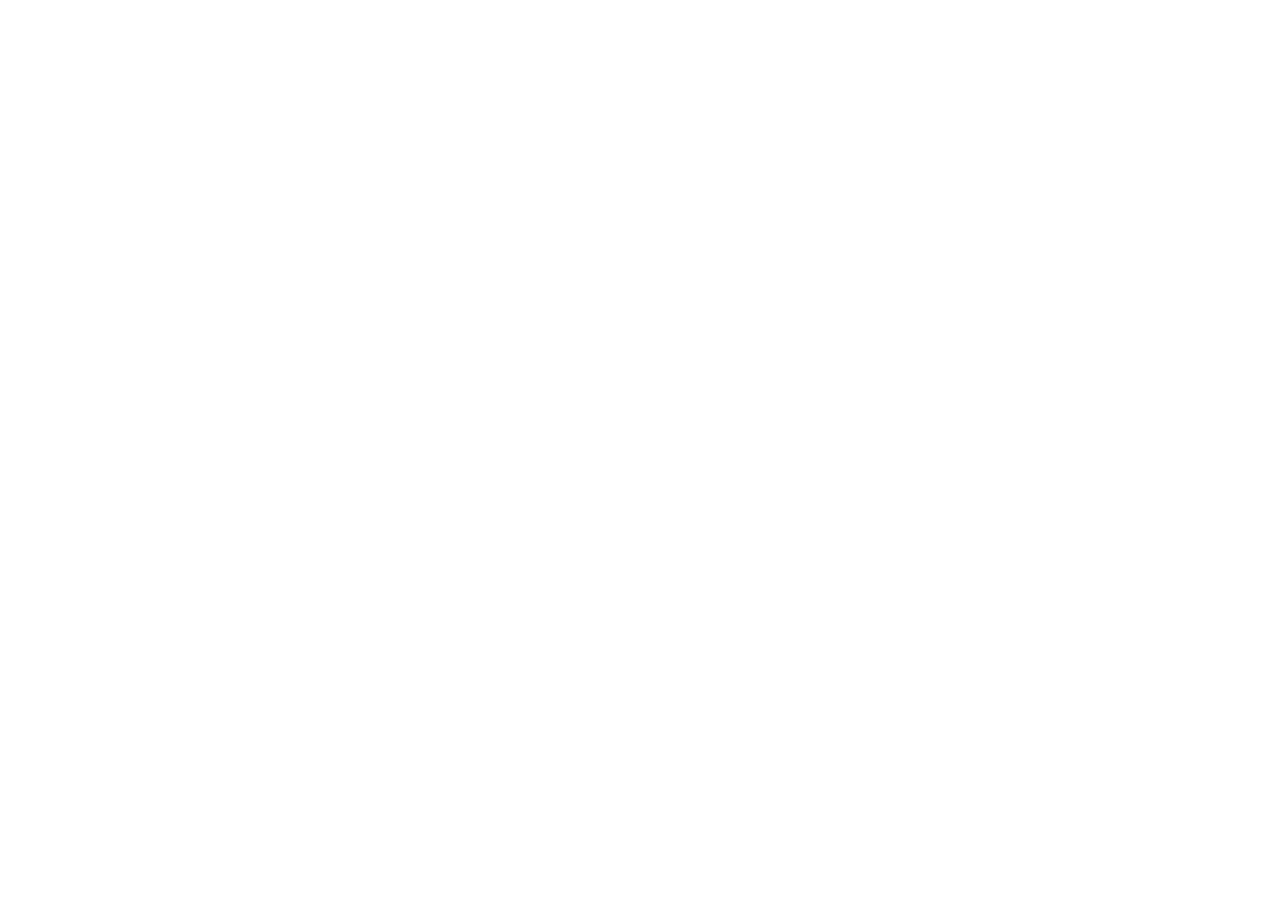
==== commit 39011915: "feat: Hide NUI by default and improve visibility control Set initial display to none for panel and o" ====
--- a/html/index.html
+++ b/html/index.html
@@ -10,8 +10,8 @@
     <link rel="stylesheet" href="style.css" />
 </head>
 <body>
-    <div class="overlay" id="overlay"></div>
-    <div class="panel" id="panel">
+    <div class="overlay" id="overlay" style="display: none;"></div>
+    <div class="panel" id="panel" style="display: none;">
         <header class="panel__header">
             <h1 class="title">Trucker Job & Rental</h1>
             <button class="icon-btn icon-btn--close" id="btnClose" aria-label="Close">×</button>
